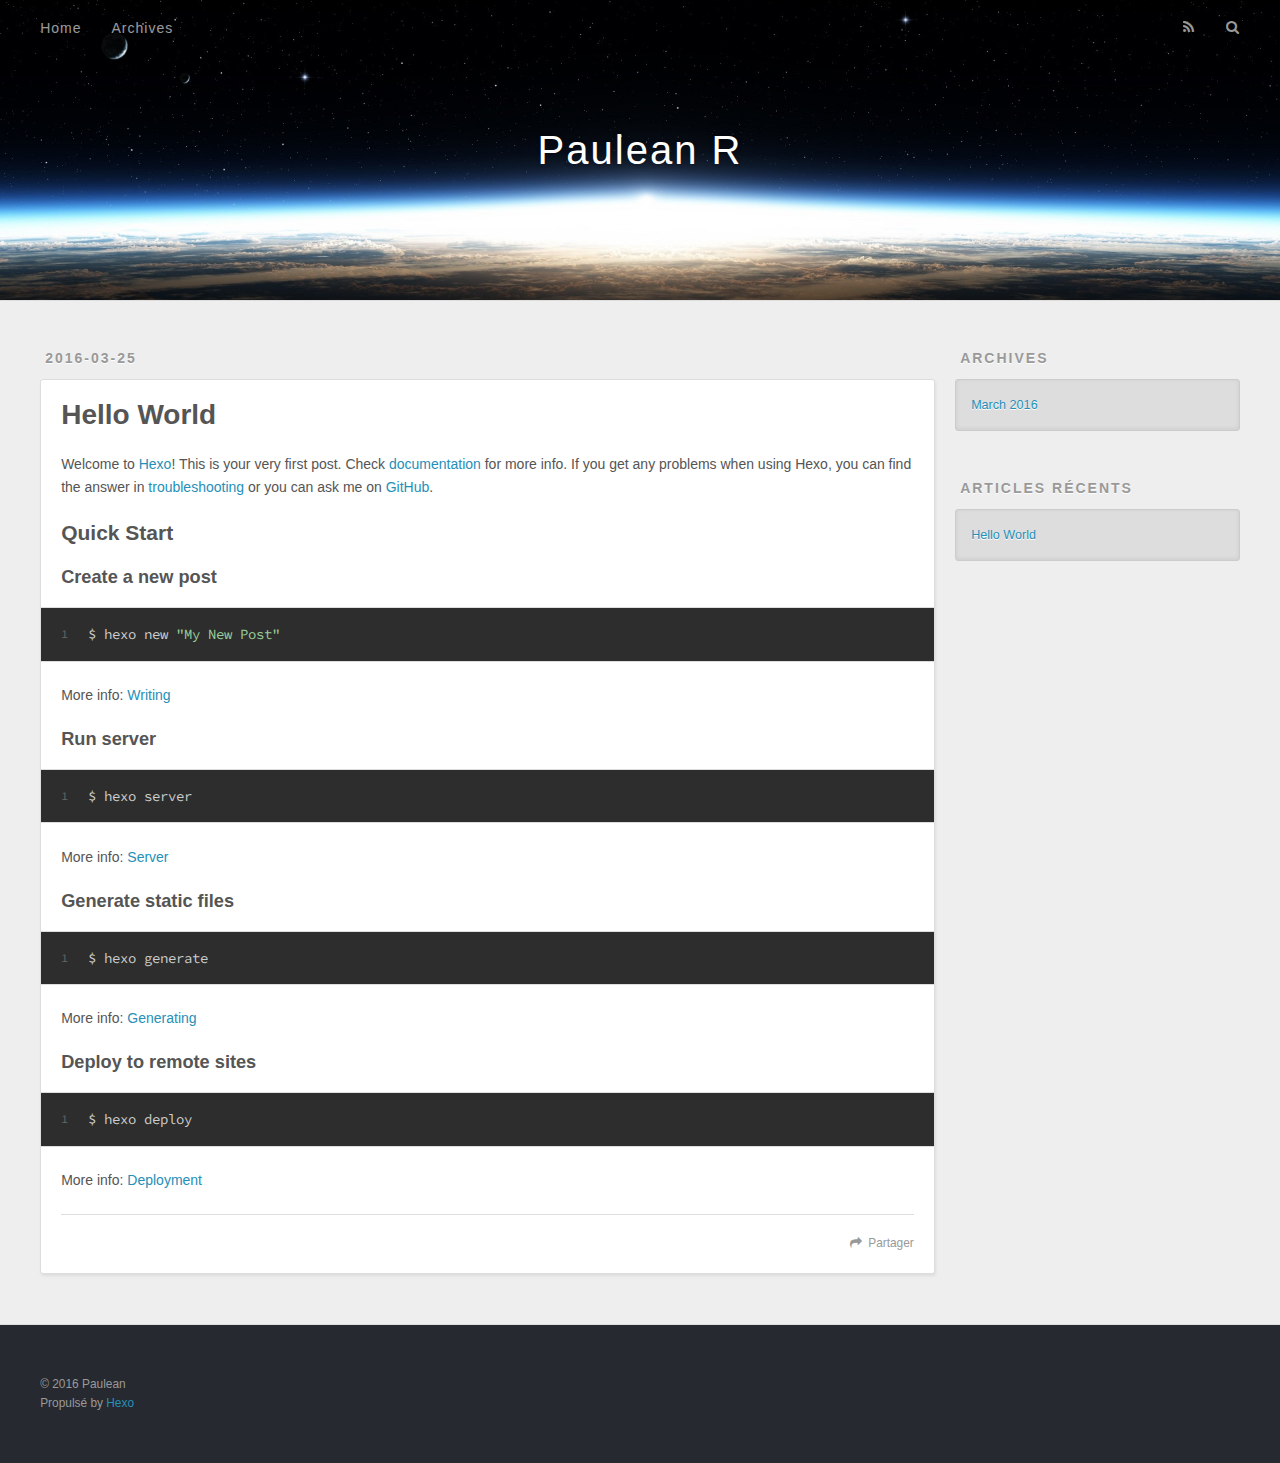
==== index.html @ 991f1851 "Site updated: 2016-03-25 18:43:54" ====
<!DOCTYPE html>
<html>
<head>
  <meta charset="utf-8">
  
  <title>Paulean R</title>
  <meta name="viewport" content="width=device-width, initial-scale=1, maximum-scale=1">
  <meta name="description">
<meta property="og:type" content="website">
<meta property="og:title" content="Paulean R">
<meta property="og:url" content="http://pauleanr.github.io/index.html">
<meta property="og:site_name" content="Paulean R">
<meta property="og:description">
<meta name="twitter:card" content="summary">
<meta name="twitter:title" content="Paulean R">
<meta name="twitter:description">
  
    <link rel="alternate" href="/atom.xml" title="Paulean R" type="application/atom+xml">
  
  
    <link rel="icon" href="/favicon.png">
  
  
    <link href="//fonts.googleapis.com/css?family=Source+Code+Pro" rel="stylesheet" type="text/css">
  
  <link rel="stylesheet" href="/css/style.css">
  

</head>

<body>
  <div id="container">
    <div id="wrap">
      <header id="header">
  <div id="banner"></div>
  <div id="header-outer" class="outer">
    <div id="header-title" class="inner">
      <h1 id="logo-wrap">
        <a href="/" id="logo">Paulean R</a>
      </h1>
      
    </div>
    <div id="header-inner" class="inner">
      <nav id="main-nav">
        <a id="main-nav-toggle" class="nav-icon"></a>
        
          <a class="main-nav-link" href="/">Home</a>
        
          <a class="main-nav-link" href="/archives">Archives</a>
        
      </nav>
      <nav id="sub-nav">
        
          <a id="nav-rss-link" class="nav-icon" href="/atom.xml" title="Flux RSS"></a>
        
        <a id="nav-search-btn" class="nav-icon" title="Rechercher"></a>
      </nav>
      <div id="search-form-wrap">
        <form action="//google.com/search" method="get" accept-charset="UTF-8" class="search-form"><input type="search" name="q" results="0" class="search-form-input" placeholder="Search"><button type="submit" class="search-form-submit">&#xF002;</button><input type="hidden" name="sitesearch" value="http://pauleanr.github.io"></form>
      </div>
    </div>
  </div>
</header>
      <div class="outer">
        <section id="main">
  
    <article id="post-hello-world" class="article article-type-post" itemscope itemprop="blogPost">
  <div class="article-meta">
    <a href="/2016/03/25/hello-world/" class="article-date">
  <time datetime="2016-03-25T10:26:44.000Z" itemprop="datePublished">2016-03-25</time>
</a>
    
  </div>
  <div class="article-inner">
    
    
      <header class="article-header">
        
  
    <h1 itemprop="name">
      <a class="article-title" href="/2016/03/25/hello-world/">Hello World</a>
    </h1>
  

      </header>
    
    <div class="article-entry" itemprop="articleBody">
      
        <p>Welcome to <a href="https://hexo.io/" target="_blank" rel="external">Hexo</a>! This is your very first post. Check <a href="https://hexo.io/docs/" target="_blank" rel="external">documentation</a> for more info. If you get any problems when using Hexo, you can find the answer in <a href="https://hexo.io/docs/troubleshooting.html" target="_blank" rel="external">troubleshooting</a> or you can ask me on <a href="https://github.com/hexojs/hexo/issues" target="_blank" rel="external">GitHub</a>.</p>
<h2 id="Quick-Start"><a href="#Quick-Start" class="headerlink" title="Quick Start"></a>Quick Start</h2><h3 id="Create-a-new-post"><a href="#Create-a-new-post" class="headerlink" title="Create a new post"></a>Create a new post</h3><figure class="highlight bash"><table><tr><td class="gutter"><pre><span class="line">1</span><br></pre></td><td class="code"><pre><span class="line">$ hexo new <span class="string">"My New Post"</span></span><br></pre></td></tr></table></figure>
<p>More info: <a href="https://hexo.io/docs/writing.html" target="_blank" rel="external">Writing</a></p>
<h3 id="Run-server"><a href="#Run-server" class="headerlink" title="Run server"></a>Run server</h3><figure class="highlight bash"><table><tr><td class="gutter"><pre><span class="line">1</span><br></pre></td><td class="code"><pre><span class="line">$ hexo server</span><br></pre></td></tr></table></figure>
<p>More info: <a href="https://hexo.io/docs/server.html" target="_blank" rel="external">Server</a></p>
<h3 id="Generate-static-files"><a href="#Generate-static-files" class="headerlink" title="Generate static files"></a>Generate static files</h3><figure class="highlight bash"><table><tr><td class="gutter"><pre><span class="line">1</span><br></pre></td><td class="code"><pre><span class="line">$ hexo generate</span><br></pre></td></tr></table></figure>
<p>More info: <a href="https://hexo.io/docs/generating.html" target="_blank" rel="external">Generating</a></p>
<h3 id="Deploy-to-remote-sites"><a href="#Deploy-to-remote-sites" class="headerlink" title="Deploy to remote sites"></a>Deploy to remote sites</h3><figure class="highlight bash"><table><tr><td class="gutter"><pre><span class="line">1</span><br></pre></td><td class="code"><pre><span class="line">$ hexo deploy</span><br></pre></td></tr></table></figure>
<p>More info: <a href="https://hexo.io/docs/deployment.html" target="_blank" rel="external">Deployment</a></p>

      
    </div>
    <footer class="article-footer">
      <a data-url="http://pauleanr.github.io/2016/03/25/hello-world/" data-id="cim7ktj7i0000uy1ql1nahzje" class="article-share-link">Partager</a>
      
      
    </footer>
  </div>
  
</article>


  

</section>
        
          <aside id="sidebar">
  
    

  
    

  
    
  
    
  <div class="widget-wrap">
    <h3 class="widget-title">Archives</h3>
    <div class="widget">
      <ul class="archive-list"><li class="archive-list-item"><a class="archive-list-link" href="/archives/2016/03/">March 2016</a></li></ul>
    </div>
  </div>


  
    
  <div class="widget-wrap">
    <h3 class="widget-title">Articles récents</h3>
    <div class="widget">
      <ul>
        
          <li>
            <a href="/2016/03/25/hello-world/">Hello World</a>
          </li>
        
      </ul>
    </div>
  </div>

  
</aside>
        
      </div>
      <footer id="footer">
  
  <div class="outer">
    <div id="footer-info" class="inner">
      &copy; 2016 Paulean<br>
      Propulsé by <a href="http://hexo.io/" target="_blank">Hexo</a>
    </div>
  </div>
</footer>
    </div>
    <nav id="mobile-nav">
  
    <a href="/" class="mobile-nav-link">Home</a>
  
    <a href="/archives" class="mobile-nav-link">Archives</a>
  
</nav>
    

<script src="//ajax.googleapis.com/ajax/libs/jquery/2.0.3/jquery.min.js"></script>


  <link rel="stylesheet" href="/fancybox/jquery.fancybox.css">
  <script src="/fancybox/jquery.fancybox.pack.js"></script>


<script src="/js/script.js"></script>

  </div>
</body>
</html>
---- css/style.css ----
body {
  width: 100%;
}
body:before,
body:after {
  content: "";
  display: table;
}
body:after {
  clear: both;
}
html,
body,
div,
span,
applet,
object,
iframe,
h1,
h2,
h3,
h4,
h5,
h6,
p,
blockquote,
pre,
a,
abbr,
acronym,
address,
big,
cite,
code,
del,
dfn,
em,
img,
ins,
kbd,
q,
s,
samp,
small,
strike,
strong,
sub,
sup,
tt,
var,
dl,
dt,
dd,
ol,
ul,
li,
fieldset,
form,
label,
legend,
table,
caption,
tbody,
tfoot,
thead,
tr,
th,
td {
  margin: 0;
  padding: 0;
  border: 0;
  outline: 0;
  font-weight: inherit;
  font-style: inherit;
  font-family: inherit;
  font-size: 100%;
  vertical-align: baseline;
}
body {
  line-height: 1;
  color: #000;
  background: #fff;
}
ol,
ul {
  list-style: none;
}
table {
  border-collapse: separate;
  border-spacing: 0;
  vertical-align: middle;
}
caption,
th,
td {
  text-align: left;
  font-weight: normal;
  vertical-align: middle;
}
a img {
  border: none;
}
input,
button {
  margin: 0;
  padding: 0;
}
input::-moz-focus-inner,
button::-moz-focus-inner {
  border: 0;
  padding: 0;
}
@font-face {
  font-family: FontAwesome;
  font-style: normal;
  font-weight: normal;
  src: url("fonts/fontawesome-webfont.eot?v=#4.0.3");
  src: url("fonts/fontawesome-webfont.eot?#iefix&v=#4.0.3") format("embedded-opentype"), url("fonts/fontawesome-webfont.woff?v=#4.0.3") format("woff"), url("fonts/fontawesome-webfont.ttf?v=#4.0.3") format("truetype"), url("fonts/fontawesome-webfont.svg#fontawesomeregular?v=#4.0.3") format("svg");
}
html,
body,
#container {
  height: 100%;
}
body {
  background: #eee;
  font: 14px "Helvetica Neue", Helvetica, Arial, sans-serif;
  -webkit-text-size-adjust: 100%;
}
.outer {
  max-width: 1220px;
  margin: 0 auto;
  padding: 0 20px;
}
.outer:before,
.outer:after {
  content: "";
  display: table;
}
.outer:after {
  clear: both;
}
.inner {
  display: inline;
  float: left;
  width: 98.33333333333333%;
  margin: 0 0.833333333333333%;
}
.left,
.alignleft {
  float: left;
}
.right,
.alignright {
  float: right;
}
.clear {
  clear: both;
}
#container {
  position: relative;
}
.mobile-nav-on {
  overflow: hidden;
}
#wrap {
  height: 100%;
  width: 100%;
  position: absolute;
  top: 0;
  left: 0;
  -webkit-transition: 0.2s ease-out;
  -moz-transition: 0.2s ease-out;
  -ms-transition: 0.2s ease-out;
  transition: 0.2s ease-out;
  z-index: 1;
  background: #eee;
}
.mobile-nav-on #wrap {
  left: 280px;
}
@media screen and (min-width: 768px) {
  #main {
    display: inline;
    float: left;
    width: 73.33333333333333%;
    margin: 0 0.833333333333333%;
  }
}
.article-date,
.article-category-link,
.archive-year,
.widget-title {
  text-decoration: none;
  text-transform: uppercase;
  letter-spacing: 2px;
  color: #999;
  margin-bottom: 1em;
  margin-left: 5px;
  line-height: 1em;
  text-shadow: 0 1px #fff;
  font-weight: bold;
}
.article-inner,
.archive-article-inner {
  background: #fff;
  -webkit-box-shadow: 1px 2px 3px #ddd;
  box-shadow: 1px 2px 3px #ddd;
  border: 1px solid #ddd;
  -webkit-border-radius: 3px;
  border-radius: 3px;
}
.article-entry h1,
.widget h1 {
  font-size: 2em;
}
.article-entry h2,
.widget h2 {
  font-size: 1.5em;
}
.article-entry h3,
.widget h3 {
  font-size: 1.3em;
}
.article-entry h4,
.widget h4 {
  font-size: 1.2em;
}
.article-entry h5,
.widget h5 {
  font-size: 1em;
}
.article-entry h6,
.widget h6 {
  font-size: 1em;
  color: #999;
}
.article-entry hr,
.widget hr {
  border: 1px dashed #ddd;
}
.article-entry strong,
.widget strong {
  font-weight: bold;
}
.article-entry em,
.widget em,
.article-entry cite,
.widget cite {
  font-style: italic;
}
.article-entry sup,
.widget sup,
.article-entry sub,
.widget sub {
  font-size: 0.75em;
  line-height: 0;
  position: relative;
  vertical-align: baseline;
}
.article-entry sup,
.widget sup {
  top: -0.5em;
}
.article-entry sub,
.widget sub {
  bottom: -0.2em;
}
.article-entry small,
.widget small {
  font-size: 0.85em;
}
.article-entry acronym,
.widget acronym,
.article-entry abbr,
.widget abbr {
  border-bottom: 1px dotted;
}
.article-entry ul,
.widget ul,
.article-entry ol,
.widget ol,
.article-entry dl,
.widget dl {
  margin: 0 20px;
  line-height: 1.6em;
}
.article-entry ul ul,
.widget ul ul,
.article-entry ol ul,
.widget ol ul,
.article-entry ul ol,
.widget ul ol,
.article-entry ol ol,
.widget ol ol {
  margin-top: 0;
  margin-bottom: 0;
}
.article-entry ul,
.widget ul {
  list-style: disc;
}
.article-entry ol,
.widget ol {
  list-style: decimal;
}
.article-entry dt,
.widget dt {
  font-weight: bold;
}
#header {
  height: 300px;
  position: relative;
  border-bottom: 1px solid #ddd;
}
#header:before,
#header:after {
  content: "";
  position: absolute;
  left: 0;
  right: 0;
  height: 40px;
}
#header:before {
  top: 0;
  background: -webkit-linear-gradient(rgba(0,0,0,0.2), transparent);
  background: -moz-linear-gradient(rgba(0,0,0,0.2), transparent);
  background: -ms-linear-gradient(rgba(0,0,0,0.2), transparent);
  background: linear-gradient(rgba(0,0,0,0.2), transparent);
}
#header:after {
  bottom: 0;
  background: -webkit-linear-gradient(transparent, rgba(0,0,0,0.2));
  background: -moz-linear-gradient(transparent, rgba(0,0,0,0.2));
  background: -ms-linear-gradient(transparent, rgba(0,0,0,0.2));
  background: linear-gradient(transparent, rgba(0,0,0,0.2));
}
#header-outer {
  height: 100%;
  position: relative;
}
#header-inner {
  position: relative;
  overflow: hidden;
}
#banner {
  position: absolute;
  top: 0;
  left: 0;
  width: 100%;
  height: 100%;
  background: url("images/banner.jpg") center #000;
  -webkit-background-size: cover;
  -moz-background-size: cover;
  background-size: cover;
  z-index: -1;
}
#header-title {
  text-align: center;
  height: 40px;
  position: absolute;
  top: 50%;
  left: 0;
  margin-top: -20px;
}
#logo,
#subtitle {
  text-decoration: none;
  color: #fff;
  font-weight: 300;
  text-shadow: 0 1px 4px rgba(0,0,0,0.3);
}
#logo {
  font-size: 40px;
  line-height: 40px;
  letter-spacing: 2px;
}
#subtitle {
  font-size: 16px;
  line-height: 16px;
  letter-spacing: 1px;
}
#subtitle-wrap {
  margin-top: 16px;
}
#main-nav {
  float: left;
  margin-left: -15px;
}
.nav-icon,
.main-nav-link {
  float: left;
  color: #fff;
  opacity: 0.6;
  text-decoration: none;
  text-shadow: 0 1px rgba(0,0,0,0.2);
  -webkit-transition: opacity 0.2s;
  -moz-transition: opacity 0.2s;
  -ms-transition: opacity 0.2s;
  transition: opacity 0.2s;
  display: block;
  padding: 20px 15px;
}
.nav-icon:hover,
.main-nav-link:hover {
  opacity: 1;
}
.nav-icon {
  font-family: FontAwesome;
  text-align: center;
  font-size: 14px;
  width: 14px;
  height: 14px;
  padding: 20px 15px;
  position: relative;
  cursor: pointer;
}
.main-nav-link {
  font-weight: 300;
  letter-spacing: 1px;
}
@media screen and (max-width: 479px) {
  .main-nav-link {
    display: none;
  }
}
#main-nav-toggle {
  display: none;
}
#main-nav-toggle:before {
  content: "\f0c9";
}
@media screen and (max-width: 479px) {
  #main-nav-toggle {
    display: block;
  }
}
#sub-nav {
  float: right;
  margin-right: -15px;
}
#nav-rss-link:before {
  content: "\f09e";
}
#nav-search-btn:before {
  content: "\f002";
}
#search-form-wrap {
  position: absolute;
  top: 15px;
  width: 150px;
  height: 30px;
  right: -150px;
  opacity: 0;
  -webkit-transition: 0.2s ease-out;
  -moz-transition: 0.2s ease-out;
  -ms-transition: 0.2s ease-out;
  transition: 0.2s ease-out;
}
#search-form-wrap.on {
  opacity: 1;
  right: 0;
}
@media screen and (max-width: 479px) {
  #search-form-wrap {
    width: 100%;
    right: -100%;
  }
}
.search-form {
  position: absolute;
  top: 0;
  left: 0;
  right: 0;
  background: #fff;
  padding: 5px 15px;
  -webkit-border-radius: 15px;
  border-radius: 15px;
  -webkit-box-shadow: 0 0 10px rgba(0,0,0,0.3);
  box-shadow: 0 0 10px rgba(0,0,0,0.3);
}
.search-form-input {
  border: none;
  background: none;
  color: #555;
  width: 100%;
  font: 13px "Helvetica Neue", Helvetica, Arial, sans-serif;
  outline: none;
}
.search-form-input::-webkit-search-results-decoration,
.search-form-input::-webkit-search-cancel-button {
  -webkit-appearance: none;
}
.search-form-submit {
  position: absolute;
  top: 50%;
  right: 10px;
  margin-top: -7px;
  font: 13px FontAwesome;
  border: none;
  background: none;
  color: #bbb;
  cursor: pointer;
}
.search-form-submit:hover,
.search-form-submit:focus {
  color: #777;
}
.article {
  margin: 50px 0;
}
.article-inner {
  overflow: hidden;
}
.article-meta:before,
.article-meta:after {
  content: "";
  display: table;
}
.article-meta:after {
  clear: both;
}
.article-date {
  float: left;
}
.article-category {
  float: left;
  line-height: 1em;
  color: #ccc;
  text-shadow: 0 1px #fff;
  margin-left: 8px;
}
.article-category:before {
  content: "\2022";
}
.article-category-link {
  margin: 0 12px 1em;
}
.article-header {
  padding: 20px 20px 0;
}
.article-title {
  text-decoration: none;
  font-size: 2em;
  font-weight: bold;
  color: #555;
  line-height: 1.1em;
  -webkit-transition: color 0.2s;
  -moz-transition: color 0.2s;
  -ms-transition: color 0.2s;
  transition: color 0.2s;
}
a.article-title:hover {
  color: #258fb8;
}
.article-entry {
  color: #555;
  padding: 0 20px;
}
.article-entry:before,
.article-entry:after {
  content: "";
  display: table;
}
.article-entry:after {
  clear: both;
}
.article-entry p,
.article-entry table {
  line-height: 1.6em;
  margin: 1.6em 0;
}
.article-entry h1,
.article-entry h2,
.article-entry h3,
.article-entry h4,
.article-entry h5,
.article-entry h6 {
  font-weight: bold;
}
.article-entry h1,
.article-entry h2,
.article-entry h3,
.article-entry h4,
.article-entry h5,
.article-entry h6 {
  line-height: 1.1em;
  margin: 1.1em 0;
}
.article-entry a {
  color: #258fb8;
  text-decoration: none;
}
.article-entry a:hover {
  text-decoration: underline;
}
.article-entry ul,
.article-entry ol,
.article-entry dl {
  margin-top: 1.6em;
  margin-bottom: 1.6em;
}
.article-entry img,
.article-entry video {
  max-width: 100%;
  height: auto;
  display: block;
  margin: auto;
}
.article-entry iframe {
  border: none;
}
.article-entry table {
  width: 100%;
  border-collapse: collapse;
  border-spacing: 0;
}
.article-entry th {
  font-weight: bold;
  border-bottom: 3px solid #ddd;
  padding-bottom: 0.5em;
}
.article-entry td {
  border-bottom: 1px solid #ddd;
  padding: 10px 0;
}
.article-entry blockquote {
  font-family: Georgia, "Times New Roman", serif;
  font-size: 1.4em;
  margin: 1.6em 20px;
  text-align: center;
}
.article-entry blockquote footer {
  font-size: 14px;
  margin: 1.6em 0;
  font-family: "Helvetica Neue", Helvetica, Arial, sans-serif;
}
.article-entry blockquote footer cite:before {
  content: "—";
  padding: 0 0.5em;
}
.article-entry .pullquote {
  text-align: left;
  width: 45%;
  margin: 0;
}
.article-entry .pullquote.left {
  margin-left: 0.5em;
  margin-right: 1em;
}
.article-entry .pullquote.right {
  margin-right: 0.5em;
  margin-left: 1em;
}
.article-entry .caption {
  color: #999;
  display: block;
  font-size: 0.9em;
  margin-top: 0.5em;
  position: relative;
  text-align: center;
}
.article-entry .video-container {
  position: relative;
  padding-top: 56.25%;
  height: 0;
  overflow: hidden;
}
.article-entry .video-container iframe,
.article-entry .video-container object,
.article-entry .video-container embed {
  position: absolute;
  top: 0;
  left: 0;
  width: 100%;
  height: 100%;
  margin-top: 0;
}
.article-more-link a {
  display: inline-block;
  line-height: 1em;
  padding: 6px 15px;
  -webkit-border-radius: 15px;
  border-radius: 15px;
  background: #eee;
  color: #999;
  text-shadow: 0 1px #fff;
  text-decoration: none;
}
.article-more-link a:hover {
  background: #258fb8;
  color: #fff;
  text-decoration: none;
  text-shadow: 0 1px #1e7293;
}
.article-footer {
  font-size: 0.85em;
  line-height: 1.6em;
  border-top: 1px solid #ddd;
  padding-top: 1.6em;
  margin: 0 20px 20px;
}
.article-footer:before,
.article-footer:after {
  content: "";
  display: table;
}
.article-footer:after {
  clear: both;
}
.article-footer a {
  color: #999;
  text-decoration: none;
}
.article-footer a:hover {
  color: #555;
}
.article-tag-list-item {
  float: left;
  margin-right: 10px;
}
.article-tag-list-link:before {
  content: "#";
}
.article-comment-link {
  float: right;
}
.article-comment-link:before {
  content: "\f075";
  font-family: FontAwesome;
  padding-right: 8px;
}
.article-share-link {
  cursor: pointer;
  float: right;
  margin-left: 20px;
}
.article-share-link:before {
  content: "\f064";
  font-family: FontAwesome;
  padding-right: 6px;
}
#article-nav {
  position: relative;
}
#article-nav:before,
#article-nav:after {
  content: "";
  display: table;
}
#article-nav:after {
  clear: both;
}
@media screen and (min-width: 768px) {
  #article-nav {
    margin: 50px 0;
  }
  #article-nav:before {
    width: 8px;
    height: 8px;
    position: absolute;
    top: 50%;
    left: 50%;
    margin-top: -4px;
    margin-left: -4px;
    content: "";
    -webkit-border-radius: 50%;
    border-radius: 50%;
    background: #ddd;
    -webkit-box-shadow: 0 1px 2px #fff;
    box-shadow: 0 1px 2px #fff;
  }
}
.article-nav-link-wrap {
  text-decoration: none;
  text-shadow: 0 1px #fff;
  color: #999;
  -webkit-box-sizing: border-box;
  -moz-box-sizing: border-box;
  box-sizing: border-box;
  margin-top: 50px;
  text-align: center;
  display: block;
}
.article-nav-link-wrap:hover {
  color: #555;
}
@media screen and (min-width: 768px) {
  .article-nav-link-wrap {
    width: 50%;
    margin-top: 0;
  }
}
@media screen and (min-width: 768px) {
  #article-nav-newer {
    float: left;
    text-align: right;
    padding-right: 20px;
  }
}
@media screen and (min-width: 768px) {
  #article-nav-older {
    float: right;
    text-align: left;
    padding-left: 20px;
  }
}
.article-nav-caption {
  text-transform: uppercase;
  letter-spacing: 2px;
  color: #ddd;
  line-height: 1em;
  font-weight: bold;
}
#article-nav-newer .article-nav-caption {
  margin-right: -2px;
}
.article-nav-title {
  font-size: 0.85em;
  line-height: 1.6em;
  margin-top: 0.5em;
}
.article-share-box {
  position: absolute;
  display: none;
  background: #fff;
  -webkit-box-shadow: 1px 2px 10px rgba(0,0,0,0.2);
  box-shadow: 1px 2px 10px rgba(0,0,0,0.2);
  -webkit-border-radius: 3px;
  border-radius: 3px;
  margin-left: -145px;
  overflow: hidden;
  z-index: 1;
}
.article-share-box.on {
  display: block;
}
.article-share-input {
  width: 100%;
  background: none;
  -webkit-box-sizing: border-box;
  -moz-box-sizing: border-box;
  box-sizing: border-box;
  font: 14px "Helvetica Neue", Helvetica, Arial, sans-serif;
  padding: 0 15px;
  color: #555;
  outline: none;
  border: 1px solid #ddd;
  -webkit-border-radius: 3px 3px 0 0;
  border-radius: 3px 3px 0 0;
  height: 36px;
  line-height: 36px;
}
.article-share-links {
  background: #eee;
}
.article-share-links:before,
.article-share-links:after {
  content: "";
  display: table;
}
.article-share-links:after {
  clear: both;
}
.article-share-twitter,
.article-share-facebook,
.article-share-pinterest,
.article-share-google {
  width: 50px;
  height: 36px;
  display: block;
  float: left;
  position: relative;
  color: #999;
  text-shadow: 0 1px #fff;
}
.article-share-twitter:before,
.article-share-facebook:before,
.article-share-pinterest:before,
.article-share-google:before {
  font-size: 20px;
  font-family: FontAwesome;
  width: 20px;
  height: 20px;
  position: absolute;
  top: 50%;
  left: 50%;
  margin-top: -10px;
  margin-left: -10px;
  text-align: center;
}
.article-share-twitter:hover,
.article-share-facebook:hover,
.article-share-pinterest:hover,
.article-share-google:hover {
  color: #fff;
}
.article-share-twitter:before {
  content: "\f099";
}
.article-share-twitter:hover {
  background: #00aced;
  text-shadow: 0 1px #008abe;
}
.article-share-facebook:before {
  content: "\f09a";
}
.article-share-facebook:hover {
  background: #3b5998;
  text-shadow: 0 1px #2f477a;
}
.article-share-pinterest:before {
  content: "\f0d2";
}
.article-share-pinterest:hover {
  background: #cb2027;
  text-shadow: 0 1px #a21a1f;
}
.article-share-google:before {
  content: "\f0d5";
}
.article-share-google:hover {
  background: #dd4b39;
  text-shadow: 0 1px #be3221;
}
.article-gallery {
  background: #000;
  position: relative;
}
.article-gallery-photos {
  position: relative;
  overflow: hidden;
}
.article-gallery-img {
  display: none;
  max-width: 100%;
}
.article-gallery-img:first-child {
  display: block;
}
.article-gallery-img.loaded {
  position: absolute;
  display: block;
}
.article-gallery-img img {
  display: block;
  max-width: 100%;
  margin: 0 auto;
}
#comments {
  background: #fff;
  -webkit-box-shadow: 1px 2px 3px #ddd;
  box-shadow: 1px 2px 3px #ddd;
  padding: 20px;
  border: 1px solid #ddd;
  -webkit-border-radius: 3px;
  border-radius: 3px;
  margin: 50px 0;
}
#comments a {
  color: #258fb8;
}
.archives-wrap {
  margin: 50px 0;
}
.archives:before,
.archives:after {
  content: "";
  display: table;
}
.archives:after {
  clear: both;
}
.archive-year-wrap {
  margin-bottom: 1em;
}
.archives {
  -webkit-column-gap: 10px;
  -moz-column-gap: 10px;
  column-gap: 10px;
}
@media screen and (min-width: 480px) and (max-width: 767px) {
  .archives {
    -webkit-column-count: 2;
    -moz-column-count: 2;
    column-count: 2;
  }
}
@media screen and (min-width: 768px) {
  .archives {
    -webkit-column-count: 3;
    -moz-column-count: 3;
    column-count: 3;
  }
}
.archive-article {
  -webkit-column-break-inside: avoid;
  page-break-inside: avoid;
  overflow: hidden;
  break-inside: avoid-column;
}
.archive-article-inner {
  padding: 10px;
  margin-bottom: 15px;
}
.archive-article-title {
  text-decoration: none;
  font-weight: bold;
  color: #555;
  -webkit-transition: color 0.2s;
  -moz-transition: color 0.2s;
  -ms-transition: color 0.2s;
  transition: color 0.2s;
  line-height: 1.6em;
}
.archive-article-title:hover {
  color: #258fb8;
}
.archive-article-footer {
  margin-top: 1em;
}
.archive-article-date {
  color: #999;
  text-decoration: none;
  font-size: 0.85em;
  line-height: 1em;
  margin-bottom: 0.5em;
  display: block;
}
#page-nav {
  margin: 50px auto;
  background: #fff;
  -webkit-box-shadow: 1px 2px 3px #ddd;
  box-shadow: 1px 2px 3px #ddd;
  border: 1px solid #ddd;
  -webkit-border-radius: 3px;
  border-radius: 3px;
  text-align: center;
  color: #999;
  overflow: hidden;
}
#page-nav:before,
#page-nav:after {
  content: "";
  display: table;
}
#page-nav:after {
  clear: both;
}
#page-nav a,
#page-nav span {
  padding: 10px 20px;
  line-height: 1;
  height: 2ex;
}
#page-nav a {
  color: #999;
  text-decoration: none;
}
#page-nav a:hover {
  background: #999;
  color: #fff;
}
#page-nav .prev {
  float: left;
}
#page-nav .next {
  float: right;
}
#page-nav .page-number {
  display: inline-block;
}
@media screen and (max-width: 479px) {
  #page-nav .page-number {
    display: none;
  }
}
#page-nav .current {
  color: #555;
  font-weight: bold;
}
#page-nav .space {
  color: #ddd;
}
#footer {
  background: #262a30;
  padding: 50px 0;
  border-top: 1px solid #ddd;
  color: #999;
}
#footer a {
  color: #258fb8;
  text-decoration: none;
}
#footer a:hover {
  text-decoration: underline;
}
#footer-info {
  line-height: 1.6em;
  font-size: 0.85em;
}
.article-entry pre,
.article-entry .highlight {
  background: #2d2d2d;
  margin: 0 -20px;
  padding: 15px 20px;
  border-style: solid;
  border-color: #ddd;
  border-width: 1px 0;
  overflow: auto;
  color: #ccc;
  line-height: 22.400000000000002px;
}
.article-entry .highlight .gutter pre,
.article-entry .gist .gist-file .gist-data .line-numbers {
  color: #666;
  font-size: 0.85em;
}
.article-entry pre,
.article-entry code {
  font-family: "Source Code Pro", Consolas, Monaco, Menlo, Consolas, monospace;
}
.article-entry code {
  background: #eee;
  text-shadow: 0 1px #fff;
  padding: 0 0.3em;
}
.article-entry pre code {
  background: none;
  text-shadow: none;
  padding: 0;
}
.article-entry .highlight pre {
  border: none;
  margin: 0;
  padding: 0;
}
.article-entry .highlight table {
  margin: 0;
  width: auto;
}
.article-entry .highlight td {
  border: none;
  padding: 0;
}
.article-entry .highlight figcaption {
  font-size: 0.85em;
  color: #999;
  line-height: 1em;
  margin-bottom: 1em;
}
.article-entry .highlight figcaption:before,
.article-entry .highlight figcaption:after {
  content: "";
  display: table;
}
.article-entry .highlight figcaption:after {
  clear: both;
}
.article-entry .highlight figcaption a {
  float: right;
}
.article-entry .highlight .gutter pre {
  text-align: right;
  padding-right: 20px;
}
.article-entry .highlight .line {
  height: 22.400000000000002px;
}
.article-entry .highlight .line.marked {
  background: #515151;
}
.article-entry .gist {
  margin: 0 -20px;
  border-style: solid;
  border-color: #ddd;
  border-width: 1px 0;
  background: #2d2d2d;
  padding: 15px 20px 15px 0;
}
.article-entry .gist .gist-file {
  border: none;
  font-family: "Source Code Pro", Consolas, Monaco, Menlo, Consolas, monospace;
  margin: 0;
}
.article-entry .gist .gist-file .gist-data {
  background: none;
  border: none;
}
.article-entry .gist .gist-file .gist-data .line-numbers {
  background: none;
  border: none;
  padding: 0 20px 0 0;
}
.article-entry .gist .gist-file .gist-data .line-data {
  padding: 0 !important;
}
.article-entry .gist .gist-file .highlight {
  margin: 0;
  padding: 0;
  border: none;
}
.article-entry .gist .gist-file .gist-meta {
  background: #2d2d2d;
  color: #999;
  font: 0.85em "Helvetica Neue", Helvetica, Arial, sans-serif;
  text-shadow: 0 0;
  padding: 0;
  margin-top: 1em;
  margin-left: 20px;
}
.article-entry .gist .gist-file .gist-meta a {
  color: #258fb8;
  font-weight: normal;
}
.article-entry .gist .gist-file .gist-meta a:hover {
  text-decoration: underline;
}
pre .comment,
pre .title {
  color: #999;
}
pre .variable,
pre .attribute,
pre .tag,
pre .regexp,
pre .ruby .constant,
pre .xml .tag .title,
pre .xml .pi,
pre .xml .doctype,
pre .html .doctype,
pre .css .id,
pre .css .class,
pre .css .pseudo {
  color: #f2777a;
}
pre .number,
pre .preprocessor,
pre .built_in,
pre .literal,
pre .params,
pre .constant {
  color: #f99157;
}
pre .class,
pre .ruby .class .title,
pre .css .rules .attribute {
  color: #9c9;
}
pre .string,
pre .value,
pre .inheritance,
pre .header,
pre .ruby .symbol,
pre .xml .cdata {
  color: #9c9;
}
pre .css .hexcolor {
  color: #6cc;
}
pre .function,
pre .python .decorator,
pre .python .title,
pre .ruby .function .title,
pre .ruby .title .keyword,
pre .perl .sub,
pre .javascript .title,
pre .coffeescript .title {
  color: #69c;
}
pre .keyword,
pre .javascript .function {
  color: #c9c;
}
@media screen and (max-width: 479px) {
  #mobile-nav {
    position: absolute;
    top: 0;
    left: 0;
    width: 280px;
    height: 100%;
    background: #191919;
    border-right: 1px solid #fff;
  }
}
@media screen and (max-width: 479px) {
  .mobile-nav-link {
    display: block;
    color: #999;
    text-decoration: none;
    padding: 15px 20px;
    font-weight: bold;
  }
  .mobile-nav-link:hover {
    color: #fff;
  }
}
@media screen and (min-width: 768px) {
  #sidebar {
    display: inline;
    float: left;
    width: 23.333333333333332%;
    margin: 0 0.833333333333333%;
  }
}
.widget-wrap {
  margin: 50px 0;
}
.widget {
  color: #777;
  text-shadow: 0 1px #fff;
  background: #ddd;
  -webkit-box-shadow: 0 -1px 4px #ccc inset;
  box-shadow: 0 -1px 4px #ccc inset;
  border: 1px solid #ccc;
  padding: 15px;
  -webkit-border-radius: 3px;
  border-radius: 3px;
}
.widget a {
  color: #258fb8;
  text-decoration: none;
}
.widget a:hover {
  text-decoration: underline;
}
.widget ul ul,
.widget ol ul,
.widget dl ul,
.widget ul ol,
.widget ol ol,
.widget dl ol,
.widget ul dl,
.widget ol dl,
.widget dl dl {
  margin-left: 15px;
  list-style: disc;
}
.widget {
  line-height: 1.6em;
  word-wrap: break-word;
  font-size: 0.9em;
}
.widget ul,
.widget ol {
  list-style: none;
  margin: 0;
}
.widget ul ul,
.widget ol ul,
.widget ul ol,
.widget ol ol {
  margin: 0 20px;
}
.widget ul ul,
.widget ol ul {
  list-style: disc;
}
.widget ul ol,
.widget ol ol {
  list-style: decimal;
}
.category-list-count,
.tag-list-count,
.archive-list-count {
  padding-left: 5px;
  color: #999;
  font-size: 0.85em;
}
.category-list-count:before,
.tag-list-count:before,
.archive-list-count:before {
  content: "(";
}
.category-list-count:after,
.tag-list-count:after,
.archive-list-count:after {
  content: ")";
}
.tagcloud a {
  margin-right: 5px;
  display: inline-block;
}
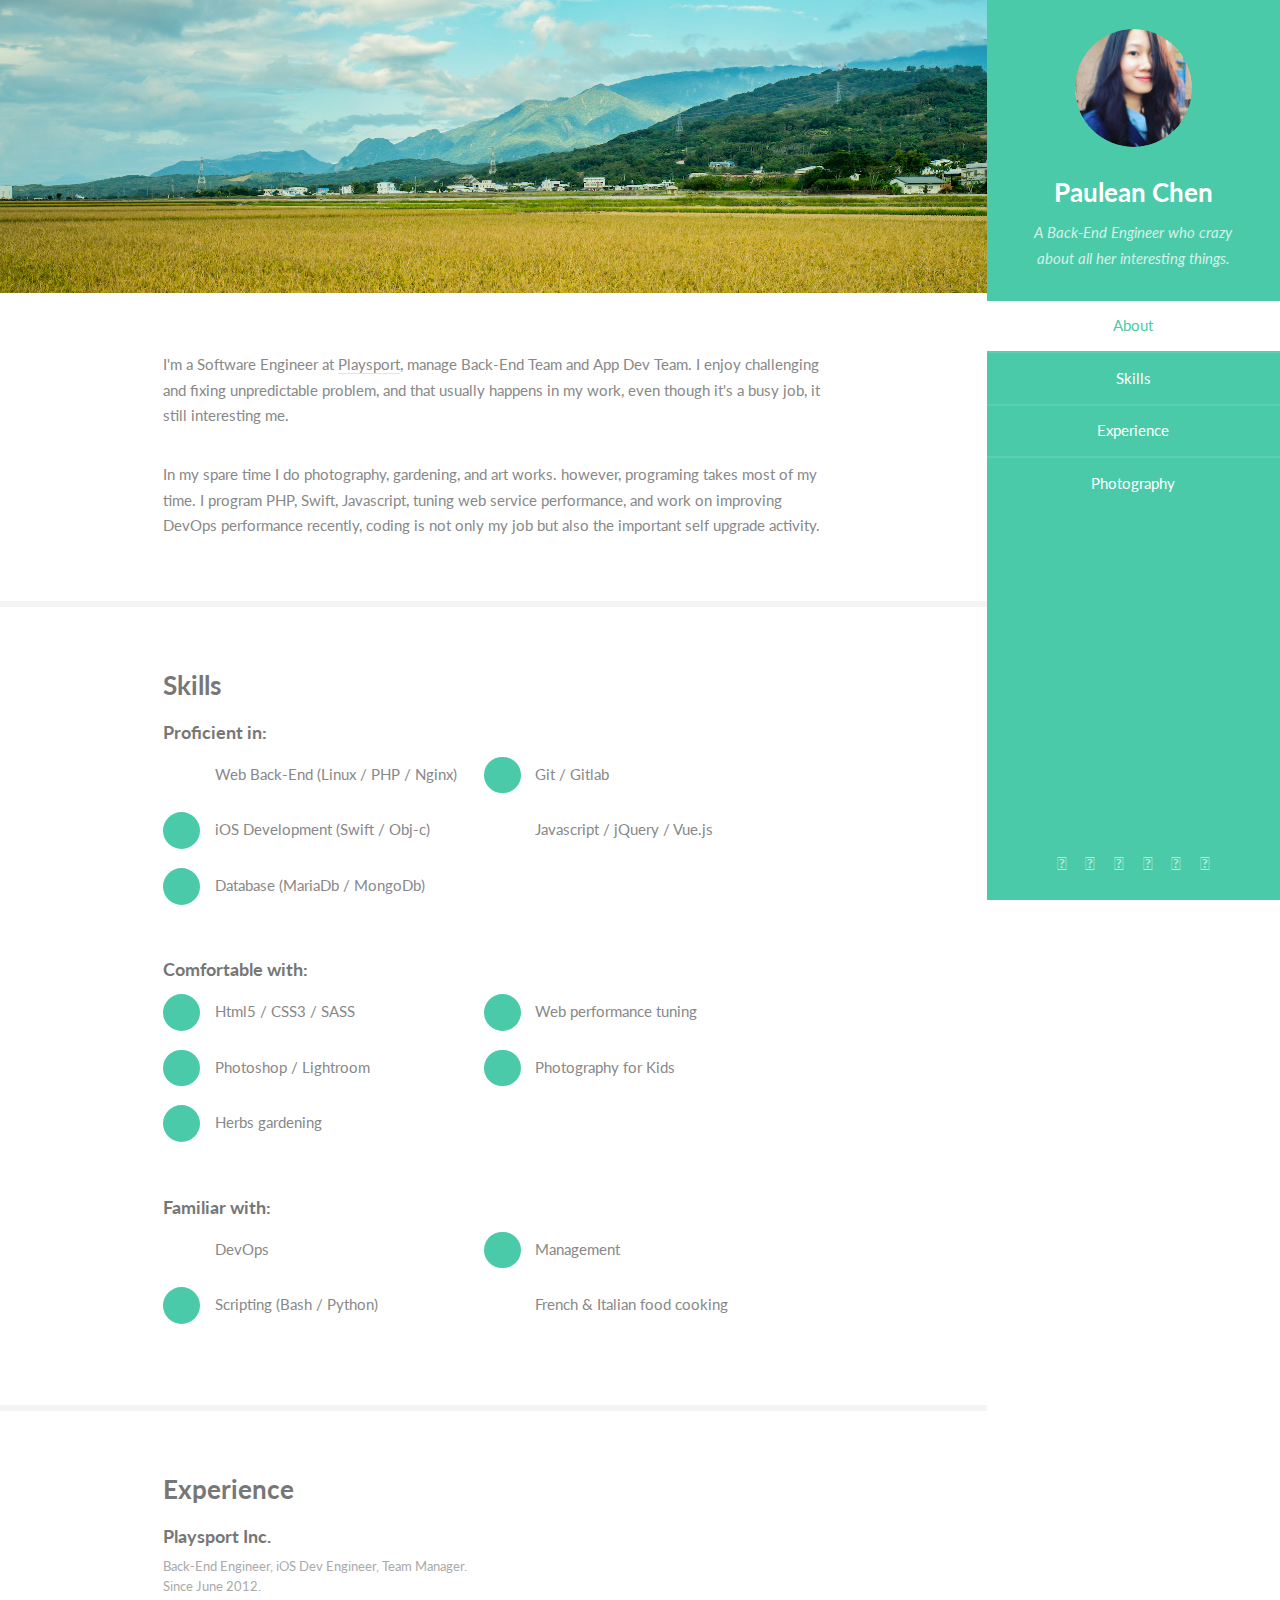
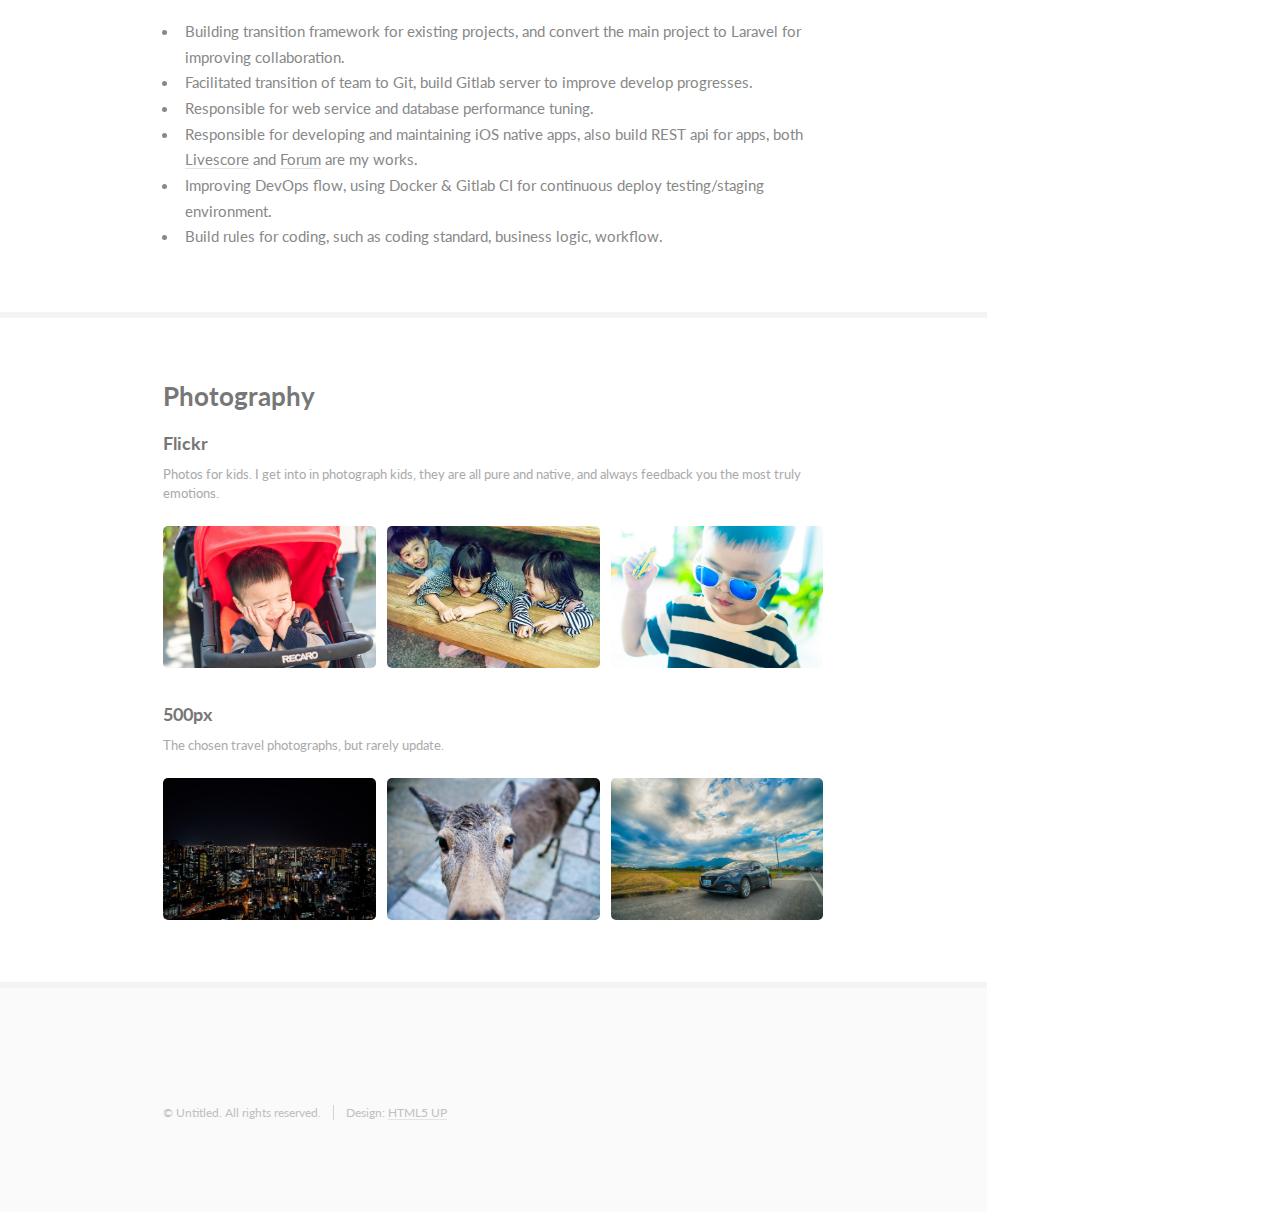
==== commit a0dbdb79: "[FEATURE] profile init" ====
--- a/index.html
+++ b/index.html
@@ -1,183 +1,164 @@
-<!DOCTYPE html>
-<html>
-<head>
-  <meta charset="utf-8">
-  
-  <title>Paulean R</title>
-  <meta name="viewport" content="width=device-width, initial-scale=1, maximum-scale=1">
-  <meta name="description">
-<meta property="og:type" content="website">
-<meta property="og:title" content="Paulean R">
-<meta property="og:url" content="http://pauleanr.github.io/index.html">
-<meta property="og:site_name" content="Paulean R">
-<meta property="og:description">
-<meta name="twitter:card" content="summary">
-<meta name="twitter:title" content="Paulean R">
-<meta name="twitter:description">
-  
-    <link rel="alternate" href="/atom.xml" title="Paulean R" type="application/atom+xml">
-  
-  
-    <link rel="icon" href="/favicon.png">
-  
-  
-    <link href="//fonts.googleapis.com/css?family=Source+Code+Pro" rel="stylesheet" type="text/css">
-  
-  <link rel="stylesheet" href="/css/style.css">
-  
-
-</head>
-
-<body>
-  <div id="container">
-    <div id="wrap">
-      <header id="header">
-  <div id="banner"></div>
-  <div id="header-outer" class="outer">
-    <div id="header-title" class="inner">
-      <h1 id="logo-wrap">
-        <a href="/" id="logo">Paulean R</a>
-      </h1>
-      
-    </div>
-    <div id="header-inner" class="inner">
-      <nav id="main-nav">
-        <a id="main-nav-toggle" class="nav-icon"></a>
-        
-          <a class="main-nav-link" href="/">Home</a>
-        
-          <a class="main-nav-link" href="/archives">Archives</a>
-        
-      </nav>
-      <nav id="sub-nav">
-        
-          <a id="nav-rss-link" class="nav-icon" href="/atom.xml" title="Flux RSS"></a>
-        
-        <a id="nav-search-btn" class="nav-icon" title="Rechercher"></a>
-      </nav>
-      <div id="search-form-wrap">
-        <form action="//google.com/search" method="get" accept-charset="UTF-8" class="search-form"><input type="search" name="q" results="0" class="search-form-input" placeholder="Search"><button type="submit" class="search-form-submit">&#xF002;</button><input type="hidden" name="sitesearch" value="http://pauleanr.github.io"></form>
-      </div>
-    </div>
-  </div>
-</header>
-      <div class="outer">
-        <section id="main">
-  
-    <article id="post-hello-world" class="article article-type-post" itemscope itemprop="blogPost">
-  <div class="article-meta">
-    <a href="/2016/03/25/hello-world/" class="article-date">
-  <time datetime="2016-03-25T10:26:44.000Z" itemprop="datePublished">2016-03-25</time>
-</a>
-    
-  </div>
-  <div class="article-inner">
-    
-    
-      <header class="article-header">
-        
-  
-    <h1 itemprop="name">
-      <a class="article-title" href="/2016/03/25/hello-world/">Hello World</a>
-    </h1>
-  
-
-      </header>
-    
-    <div class="article-entry" itemprop="articleBody">
-      
-        <p>Welcome to <a href="https://hexo.io/" target="_blank" rel="external">Hexo</a>! This is your very first post. Check <a href="https://hexo.io/docs/" target="_blank" rel="external">documentation</a> for more info. If you get any problems when using Hexo, you can find the answer in <a href="https://hexo.io/docs/troubleshooting.html" target="_blank" rel="external">troubleshooting</a> or you can ask me on <a href="https://github.com/hexojs/hexo/issues" target="_blank" rel="external">GitHub</a>.</p>
-<h2 id="Quick-Start"><a href="#Quick-Start" class="headerlink" title="Quick Start"></a>Quick Start</h2><h3 id="Create-a-new-post"><a href="#Create-a-new-post" class="headerlink" title="Create a new post"></a>Create a new post</h3><figure class="highlight bash"><table><tr><td class="gutter"><pre><span class="line">1</span><br></pre></td><td class="code"><pre><span class="line">$ hexo new <span class="string">"My New Post"</span></span><br></pre></td></tr></table></figure>
-<p>More info: <a href="https://hexo.io/docs/writing.html" target="_blank" rel="external">Writing</a></p>
-<h3 id="Run-server"><a href="#Run-server" class="headerlink" title="Run server"></a>Run server</h3><figure class="highlight bash"><table><tr><td class="gutter"><pre><span class="line">1</span><br></pre></td><td class="code"><pre><span class="line">$ hexo server</span><br></pre></td></tr></table></figure>
-<p>More info: <a href="https://hexo.io/docs/server.html" target="_blank" rel="external">Server</a></p>
-<h3 id="Generate-static-files"><a href="#Generate-static-files" class="headerlink" title="Generate static files"></a>Generate static files</h3><figure class="highlight bash"><table><tr><td class="gutter"><pre><span class="line">1</span><br></pre></td><td class="code"><pre><span class="line">$ hexo generate</span><br></pre></td></tr></table></figure>
-<p>More info: <a href="https://hexo.io/docs/generating.html" target="_blank" rel="external">Generating</a></p>
-<h3 id="Deploy-to-remote-sites"><a href="#Deploy-to-remote-sites" class="headerlink" title="Deploy to remote sites"></a>Deploy to remote sites</h3><figure class="highlight bash"><table><tr><td class="gutter"><pre><span class="line">1</span><br></pre></td><td class="code"><pre><span class="line">$ hexo deploy</span><br></pre></td></tr></table></figure>
-<p>More info: <a href="https://hexo.io/docs/deployment.html" target="_blank" rel="external">Deployment</a></p>
-
-      
-    </div>
-    <footer class="article-footer">
-      <a data-url="http://pauleanr.github.io/2016/03/25/hello-world/" data-id="cim7ktj7i0000uy1ql1nahzje" class="article-share-link">Partager</a>
-      
-      
-    </footer>
-  </div>
-  
-</article>
-
-
-  
-
-</section>
-        
-          <aside id="sidebar">
-  
-    
-
-  
-    
-
-  
-    
-  
-    
-  <div class="widget-wrap">
-    <h3 class="widget-title">Archives</h3>
-    <div class="widget">
-      <ul class="archive-list"><li class="archive-list-item"><a class="archive-list-link" href="/archives/2016/03/">March 2016</a></li></ul>
-    </div>
-  </div>
-
-
-  
-    
-  <div class="widget-wrap">
-    <h3 class="widget-title">Articles récents</h3>
-    <div class="widget">
-      <ul>
-        
-          <li>
-            <a href="/2016/03/25/hello-world/">Hello World</a>
-          </li>
-        
-      </ul>
-    </div>
-  </div>
-
-  
-</aside>
-        
-      </div>
-      <footer id="footer">
-  
-  <div class="outer">
-    <div id="footer-info" class="inner">
-      &copy; 2016 Paulean<br>
-      Propulsé by <a href="http://hexo.io/" target="_blank">Hexo</a>
-    </div>
-  </div>
-</footer>
-    </div>
-    <nav id="mobile-nav">
-  
-    <a href="/" class="mobile-nav-link">Home</a>
-  
-    <a href="/archives" class="mobile-nav-link">Archives</a>
-  
-</nav>
-    
-
-<script src="//ajax.googleapis.com/ajax/libs/jquery/2.0.3/jquery.min.js"></script>
-
-
-  <link rel="stylesheet" href="/fancybox/jquery.fancybox.css">
-  <script src="/fancybox/jquery.fancybox.pack.js"></script>
-
-
-<script src="/js/script.js"></script>
-
-  </div>
-</body>
+<!DOCTYPE HTML>
+<!--
+	Read Only by HTML5 UP
+	html5up.net | @ajlkn
+	Free for personal and commercial use under the CCA 3.0 license (html5up.net/license)
+-->
+<html>
+	<head>
+		<title>Paulean Chen</title>
+		<meta charset="utf-8" />
+		<meta name="viewport" content="width=device-width, initial-scale=1, user-scalable=no" />
+		<link rel="stylesheet" href="https://use.fontawesome.com/releases/v5.1.0/css/all.css" integrity="sha384-lKuwvrZot6UHsBSfcMvOkWwlCMgc0TaWr+30HWe3a4ltaBwTZhyTEggF5tJv8tbt" crossorigin="anonymous">
+		<link rel="stylesheet" href="assets/css/main.css" />
+	</head>
+	<body class="is-preload">
+
+		<!-- Header -->
+			<section id="header">
+				<header>
+					<span class="image avatar"><img src="images/avatar.jpg" alt="" /></span>
+					<h1 id="logo"><a href="#">Paulean Chen</a></h1>
+					<p>A Back-End Engineer who crazy about all her interesting things.</p>
+				</header>
+				<nav id="nav">
+					<ul>
+						<li><a href="#one" class="active">About</a></li>
+						<li><a href="#two">Skills</a></li>
+						<li><a href="#three">Experience</a></li>
+						<li><a href="#five">Photography</a></li>
+					</ul>
+				</nav>
+				<footer>
+					<ul class="icons">
+						<li><a href="https://github.com/pauleanr" class="fab icon fa-github"><span class="label">Github</span></a></li>
+						<li><a href="https://www.flickr.com/people/pauleanr/" class="fab icon fa-flickr"><span class="label">Flickr</span></a></li>
+						<li><a href="https://500px.com/pauleanr" class="fab icon fa-500px"><span class="label">500px</span></a></li>
+						<li><a href="https://www.facebook.com/pauleanr.chen" class="fab icon fa-facebook"><span class="label">Facebook</span></a></li>
+						<li><a href="https://www.instagram.com/pauleanr/" class="fab icon fa-instagram"><span class="label">Instagram</span></a></li>
+						<li><a href="mailto:pauleanr.fe@gmail.com" class="fa icon fa-envelope"><span class="label">Email</span></a></li>
+					</ul>
+				</footer>
+			</section>
+
+		<!-- Wrapper -->
+			<div id="wrapper">
+
+				<!-- Main -->
+					<div id="main">
+
+						<!-- One -->
+							<section id="one">
+								<div class="image main" data-position="center">
+									<img src="images/fullbanner.jpg" alt="" />
+								</div>
+								<div class="container">
+									<p>I'm a Software Engineer at <a target="_blank" href="https://www.playsport.cc">Playsport</a>, manage Back-End Team and App Dev Team. I enjoy challenging and fixing unpredictable problem, and that usually happens in my work, even though it's a busy job, it still interesting me.</p>
+
+									<p>In my spare time I do photography, gardening, and art works. however, programing takes most of my time. I program PHP, Swift, Javascript, tuning web service performance, and work on improving DevOps performance recently, coding is not only my job but also the important self upgrade activity. </p>
+								</div>
+							</section>
+
+						<!-- Two -->
+							<section id="two">
+								<div class="container">
+									<h3>Skills</h3>
+									<h4>Proficient in:</h4>
+									<ul class="feature-icons">
+										<li class="fan fa-laravel">Web Back-End (Linux / PHP / Nginx)</li>
+										<li class="fan fa-git">Git / Gitlab</li>
+										<li class="fan fa-apple">iOS Development (Swift / Obj-c)</li>
+										<li class="fan fa-js">Javascript / jQuery / Vue.js</li>
+										<li class="fa-database">Database (MariaDb / MongoDb)</li>
+									</ul>
+									<h4>Comfortable with:</h4>
+									<ul class="feature-icons">
+										<li class="fan fa-html5">Html5 / CSS3 / SASS</li>
+										<li class="fa-server">Web performance tuning</li>
+										<li class="fa-image">Photoshop / Lightroom</li>
+										<li class="fa-camera-retro">Photography for Kids</li>
+										<li class="fa-leaf">Herbs gardening</li>
+									</ul>
+									<h4>Familiar with:</h4>
+									<ul class="feature-icons">
+										<li class="fa-code-branch">DevOps</li>
+										<li class="fa-male">Management</li>
+										<li class="fa-code">Scripting (Bash / Python)</li>
+										<li class="fa-utensils">French & Italian food cooking</li>
+									</ul>
+								</div>
+							</section>
+
+						<!-- Three -->
+							<section id="three">
+								<div class="container">
+									<h3>Experience</h3>
+									<header>
+										<h4>Playsport Inc.</h4>
+										<p>
+											Back-End Engineer, iOS Dev Engineer, Team Manager.<br>
+											Since June 2012.
+										</p>
+									</header>
+									<ul>
+										<li>Building transition framework for existing projects, and convert the main project to Laravel for improving collaboration.</li>
+										<li>Facilitated transition of team to Git, build Gitlab server to improve develop progresses.</li>
+										<li>Responsible for web service and database performance tuning.</li>
+										<li>Responsible for developing and maintaining iOS native apps, also build REST api for apps, both <a target="_blank" href="https://itunes.apple.com/tw/app/%E7%8E%A9%E9%81%8B%E5%BD%A9%E5%8D%B3%E6%99%82%E6%AF%94%E5%88%86/id608816144?mt=8">Livescore</a> and <a target="_blank" href="https://itunes.apple.com/tw/app/%E7%8E%A9%E9%81%8B%E5%BD%A9%E8%A8%8E%E8%AB%96%E5%8D%80/id730277109?mt=8">Forum</a> are my works.</li>
+										<li>Improving DevOps flow, using Docker & Gitlab CI for continuous deploy testing/staging environment.</li>	
+										<li>Build rules for coding, such as coding standard, business logic, workflow.</li>
+									</ul>
+								</div>
+							</section>
+
+						<!-- Five -->
+							<section id="five">
+								<div class="container">
+									<h3>Photography</h3>
+									<header>
+										<h4><a href="https://www.flickr.com/people/pauleanr/">Flickr</a></h4>
+										<p>Photos for kids. I get into in photograph kids, they are all pure and native, and always feedback you the most truly emotions.</p>
+									</header>
+									<div class="box alt">
+										<div class="row gtr-50 gtr-uniform">
+											<div class="col-4"><a href="https://www.flickr.com/photos/pauleanr/26395611647/in/dateposted/" target="_blank" class="image fit"><img src="images/04.jpg" alt="" /></a></div>
+											<div class="col-4"><a href="https://www.flickr.com/photos/pauleanr/27934165168/in/dateposted/" target="_blank" class="image fit"><img src="images/05.jpg" alt="" /></a></div>
+											<div class="col-4"><a href="https://www.flickr.com/photos/pauleanr/28080875588/in/dateposted/" target="_blank" class="image fit"><img src="images/06.jpg" alt="" /></a></div>
+										</div>
+									</div>
+									<header>
+										<h4><a href="https://500px.com/pauleanr">500px</a></h4>
+										<p>The chosen travel photographs, but rarely update.</p>
+									</header>
+									<div class="box alt">
+										<div class="row gtr-50 gtr-uniform">
+											<div class="col-4"><a href="https://500px.com/photo/126289315/osaka-%E7%A9%BA%E4%B8%AD%E5%BA%AD%E5%9C%92-by-paulean-chen" target="_blank" class="image fit"><img src="images/01.jpg" alt="" /></a></div>
+											<div class="col-4"><a href="https://500px.com/photo/170384237/deer-in-nara-shi-by-paulean-chen?ctx_page=1&from=user&user_id=13377621" target="_blank" class="image fit"><img src="images/02.jpg" alt="" /></a></div>
+											<div class="col-4"><a href="https://500px.com/photo/186114357/great-reflection-of-the-sky-on-the-car-by-paulean-chen?ctx_page=1&from=user&user_id=13377621" target="_blank" class="image fit"><img src="images/03.jpg" alt="" /></a></div>
+										</div>
+									</div>
+								</div>
+							</section>
+
+				<!-- Footer -->
+					<section id="footer">
+						<div class="container">
+							<ul class="copyright">
+								<li>&copy; Untitled. All rights reserved.</li><li>Design: <a href="http://html5up.net">HTML5 UP</a></li>
+							</ul>
+						</div>
+					</section>
+
+			</div>
+
+		<!-- Scripts -->
+			<script src="assets/js/jquery.min.js"></script>
+			<script src="assets/js/jquery.scrollex.min.js"></script>
+			<script src="assets/js/jquery.scrolly.min.js"></script>
+			<script src="assets/js/browser.min.js"></script>
+			<script src="assets/js/breakpoints.min.js"></script>
+			<script src="assets/js/util.js"></script>
+			<script src="assets/js/main.js"></script>
+
+	</body>
 </html>--- a/assets/css/main.css
+++ b/assets/css/main.css
@@ -0,0 +1,3287 @@
+@import url("font-awesome.min.css");
+@import url("https://fonts.googleapis.com/css?family=Lato:400,400italic,700,700italic|Source+Code+Pro:400");
+
+/*
+	Read Only by HTML5 UP
+	html5up.net | @ajlkn
+	Free for personal and commercial use under the CCA 3.0 license (html5up.net/license)
+*/
+
+html, body, div, span, applet, object,
+iframe, h1, h2, h3, h4, h5, h6, p, blockquote,
+pre, a, abbr, acronym, address, big, cite,
+code, del, dfn, em, img, ins, kbd, q, s, samp,
+small, strike, strong, sub, sup, tt, var, b,
+u, i, center, dl, dt, dd, ol, ul, li, fieldset,
+form, label, legend, table, caption, tbody,
+tfoot, thead, tr, th, td, article, aside,
+canvas, details, embed, figure, figcaption,
+footer, header, hgroup, menu, nav, output, ruby,
+section, summary, time, mark, audio, video {
+	margin: 0;
+	padding: 0;
+	border: 0;
+	font-size: 100%;
+	font: inherit;
+	vertical-align: baseline;}
+
+article, aside, details, figcaption, figure,
+footer, header, hgroup, menu, nav, section {
+	display: block;}
+
+body {
+	line-height: 1;
+}
+
+ol, ul {
+	list-style: none;
+}
+
+blockquote, q {
+	quotes: none;
+}
+
+	blockquote:before, blockquote:after, q:before, q:after {
+		content: '';
+		content: none;
+	}
+
+table {
+	border-collapse: collapse;
+	border-spacing: 0;
+}
+
+body {
+	-webkit-text-size-adjust: none;
+}
+
+mark {
+	background-color: transparent;
+	color: inherit;
+}
+
+input::-moz-focus-inner {
+	border: 0;
+	padding: 0;
+}
+
+input, select, textarea {
+	-moz-appearance: none;
+	-webkit-appearance: none;
+	-ms-appearance: none;
+	appearance: none;
+}
+
+/* Basic */
+
+	html {
+		box-sizing: border-box;
+	}
+
+	*, *:before, *:after {
+		box-sizing: inherit;
+	}
+
+	body {
+		background: #fff;
+	}
+
+		body.is-preload *, body.is-preload *:before, body.is-preload *:after {
+			-moz-animation: none !important;
+			-webkit-animation: none !important;
+			-ms-animation: none !important;
+			animation: none !important;
+			-moz-transition: none !important;
+			-webkit-transition: none !important;
+			-ms-transition: none !important;
+			transition: none !important;
+		}
+
+	body, input, select, textarea {
+		color: #888;
+		font-family: "Lato", sans-serif;
+		font-size: 16pt;
+		font-weight: 400;
+		line-height: 1.75em;
+	}
+
+	a {
+		-moz-transition: color 0.2s ease-in-out, border-color 0.2s ease-in-out;
+		-webkit-transition: color 0.2s ease-in-out, border-color 0.2s ease-in-out;
+		-ms-transition: color 0.2s ease-in-out, border-color 0.2s ease-in-out;
+		transition: color 0.2s ease-in-out, border-color 0.2s ease-in-out;
+		border-bottom: solid 1px #e4e4e4;
+		color: inherit;
+		text-decoration: none;
+	}
+
+		a:hover {
+			border-bottom-color: transparent;
+			color: #4acaa8 !important;
+		}
+
+	strong, b {
+		color: #777;
+		font-weight: 700;
+	}
+
+	em, i {
+		font-style: italic;
+	}
+
+	p {
+		margin: 0 0 2.25em 0;
+	}
+
+	h1, h2, h3, h4, h5, h6 {
+		color: #777;
+		font-weight: 700;
+		line-height: 1em;
+		margin: 0 0 0.5625em 0;
+	}
+
+		h1 a, h2 a, h3 a, h4 a, h5 a, h6 a {
+			border: 0;
+			color: inherit;
+			text-decoration: none;
+		}
+
+	h2 {
+		font-size: 2em;
+		line-height: 1.5em;
+	}
+
+	h3 {
+		font-size: 1.75em;
+		line-height: 1.5em;
+	}
+
+	h4 {
+		font-size: 1.25em;
+		line-height: 1.5em;
+	}
+
+	h5 {
+		font-size: 0.9em;
+		line-height: 1.5em;
+	}
+
+	h6 {
+		font-size: 0.7em;
+		line-height: 1.5em;
+	}
+
+	sub {
+		font-size: 0.8em;
+		position: relative;
+		top: 0.5em;
+	}
+
+	sup {
+		font-size: 0.8em;
+		position: relative;
+		top: -0.5em;
+	}
+
+	hr {
+		border: 0;
+		border-bottom: solid 2px #f4f4f4;
+		margin: 2.25em 0;
+	}
+
+		hr.major {
+			margin: 3.375em 0;
+		}
+
+	blockquote {
+		border-left: solid 8px #e4e4e4;
+		font-style: italic;
+		margin: 0 0 2.25em 0;
+		padding: 0.5em 0 0.5em 2em;
+	}
+
+	code {
+		background: #555;
+		border-radius: 5px;
+		color: #fff;
+		font-family: "Source Code Pro", monospace;
+		font-size: 0.9em;
+		margin: 0 0.25em;
+		padding: 0.25em 0.65em;
+	}
+
+	pre {
+		font-family: "Source Code Pro", monospace;
+		font-size: 0.9em;
+		margin: 0 0 2.25em 0;
+	}
+
+		pre code {
+			-webkit-overflow-scrolling: touch;
+			display: block;
+			line-height: 1.5em;
+			overflow-x: auto;
+			padding: 1em 1.5em;
+		}
+
+	.align-left {
+		text-align: left;
+	}
+
+	.align-center {
+		text-align: center;
+	}
+
+	.align-right {
+		text-align: right;
+	}
+
+/* Row */
+
+	.row {
+		display: flex;
+		flex-wrap: wrap;
+		box-sizing: border-box;
+		align-items: stretch;
+	}
+
+		.row > * {
+			box-sizing: border-box;
+		}
+
+		.row.gtr-uniform > * > :last-child {
+			margin-bottom: 0;
+		}
+
+		.row.aln-left {
+			justify-content: flex-start;
+		}
+
+		.row.aln-center {
+			justify-content: center;
+		}
+
+		.row.aln-right {
+			justify-content: flex-end;
+		}
+
+		.row.aln-top {
+			align-items: flex-start;
+		}
+
+		.row.aln-middle {
+			align-items: center;
+		}
+
+		.row.aln-bottom {
+			align-items: flex-end;
+		}
+
+		.row > .imp {
+			order: -1;
+		}
+
+		.row > .col-1 {
+			width: 8.3333333333%;
+		}
+
+		.row > .off-1 {
+			margin-left: 8.3333333333%;
+		}
+
+		.row > .col-2 {
+			width: 16.6666666667%;
+		}
+
+		.row > .off-2 {
+			margin-left: 16.6666666667%;
+		}
+
+		.row > .col-3 {
+			width: 25%;
+		}
+
+		.row > .off-3 {
+			margin-left: 25%;
+		}
+
+		.row > .col-4 {
+			width: 33.3333333333%;
+		}
+
+		.row > .off-4 {
+			margin-left: 33.3333333333%;
+		}
+
+		.row > .col-5 {
+			width: 41.6666666667%;
+		}
+
+		.row > .off-5 {
+			margin-left: 41.6666666667%;
+		}
+
+		.row > .col-6 {
+			width: 50%;
+		}
+
+		.row > .off-6 {
+			margin-left: 50%;
+		}
+
+		.row > .col-7 {
+			width: 58.3333333333%;
+		}
+
+		.row > .off-7 {
+			margin-left: 58.3333333333%;
+		}
+
+		.row > .col-8 {
+			width: 66.6666666667%;
+		}
+
+		.row > .off-8 {
+			margin-left: 66.6666666667%;
+		}
+
+		.row > .col-9 {
+			width: 75%;
+		}
+
+		.row > .off-9 {
+			margin-left: 75%;
+		}
+
+		.row > .col-10 {
+			width: 83.3333333333%;
+		}
+
+		.row > .off-10 {
+			margin-left: 83.3333333333%;
+		}
+
+		.row > .col-11 {
+			width: 91.6666666667%;
+		}
+
+		.row > .off-11 {
+			margin-left: 91.6666666667%;
+		}
+
+		.row > .col-12 {
+			width: 100%;
+		}
+
+		.row > .off-12 {
+			margin-left: 100%;
+		}
+
+		.row.gtr-0 {
+			margin-top: 0;
+			margin-left: 0em;
+		}
+
+			.row.gtr-0 > * {
+				padding: 0 0 0 0em;
+			}
+
+			.row.gtr-0.gtr-uniform {
+				margin-top: 0em;
+			}
+
+				.row.gtr-0.gtr-uniform > * {
+					padding-top: 0em;
+				}
+
+		.row.gtr-25 {
+			margin-top: 0;
+			margin-left: -0.5em;
+		}
+
+			.row.gtr-25 > * {
+				padding: 0 0 0 0.5em;
+			}
+
+			.row.gtr-25.gtr-uniform {
+				margin-top: -0.5em;
+			}
+
+				.row.gtr-25.gtr-uniform > * {
+					padding-top: 0.5em;
+				}
+
+		.row.gtr-50 {
+			margin-top: 0;
+			margin-left: -1em;
+		}
+
+			.row.gtr-50 > * {
+				padding: 0 0 0 1em;
+			}
+
+			.row.gtr-50.gtr-uniform {
+				margin-top: -1em;
+			}
+
+				.row.gtr-50.gtr-uniform > * {
+					padding-top: 1em;
+				}
+
+		.row {
+			margin-top: 0;
+			margin-left: -2em;
+		}
+
+			.row > * {
+				padding: 0 0 0 2em;
+			}
+
+			.row.gtr-uniform {
+				margin-top: -2em;
+			}
+
+				.row.gtr-uniform > * {
+					padding-top: 2em;
+				}
+
+		.row.gtr-150 {
+			margin-top: 0;
+			margin-left: -3em;
+		}
+
+			.row.gtr-150 > * {
+				padding: 0 0 0 3em;
+			}
+
+			.row.gtr-150.gtr-uniform {
+				margin-top: -3em;
+			}
+
+				.row.gtr-150.gtr-uniform > * {
+					padding-top: 3em;
+				}
+
+		.row.gtr-200 {
+			margin-top: 0;
+			margin-left: -4em;
+		}
+
+			.row.gtr-200 > * {
+				padding: 0 0 0 4em;
+			}
+
+			.row.gtr-200.gtr-uniform {
+				margin-top: -4em;
+			}
+
+				.row.gtr-200.gtr-uniform > * {
+					padding-top: 4em;
+				}
+
+		@media screen and (max-width: 1680px) {
+
+			.row {
+				display: flex;
+				flex-wrap: wrap;
+				box-sizing: border-box;
+				align-items: stretch;
+			}
+
+				.row > * {
+					box-sizing: border-box;
+				}
+
+				.row.gtr-uniform > * > :last-child {
+					margin-bottom: 0;
+				}
+
+				.row.aln-left {
+					justify-content: flex-start;
+				}
+
+				.row.aln-center {
+					justify-content: center;
+				}
+
+				.row.aln-right {
+					justify-content: flex-end;
+				}
+
+				.row.aln-top {
+					align-items: flex-start;
+				}
+
+				.row.aln-middle {
+					align-items: center;
+				}
+
+				.row.aln-bottom {
+					align-items: flex-end;
+				}
+
+				.row > .imp-xlarge {
+					order: -1;
+				}
+
+				.row > .col-1-xlarge {
+					width: 8.3333333333%;
+				}
+
+				.row > .off-1-xlarge {
+					margin-left: 8.3333333333%;
+				}
+
+				.row > .col-2-xlarge {
+					width: 16.6666666667%;
+				}
+
+				.row > .off-2-xlarge {
+					margin-left: 16.6666666667%;
+				}
+
+				.row > .col-3-xlarge {
+					width: 25%;
+				}
+
+				.row > .off-3-xlarge {
+					margin-left: 25%;
+				}
+
+				.row > .col-4-xlarge {
+					width: 33.3333333333%;
+				}
+
+				.row > .off-4-xlarge {
+					margin-left: 33.3333333333%;
+				}
+
+				.row > .col-5-xlarge {
+					width: 41.6666666667%;
+				}
+
+				.row > .off-5-xlarge {
+					margin-left: 41.6666666667%;
+				}
+
+				.row > .col-6-xlarge {
+					width: 50%;
+				}
+
+				.row > .off-6-xlarge {
+					margin-left: 50%;
+				}
+
+				.row > .col-7-xlarge {
+					width: 58.3333333333%;
+				}
+
+				.row > .off-7-xlarge {
+					margin-left: 58.3333333333%;
+				}
+
+				.row > .col-8-xlarge {
+					width: 66.6666666667%;
+				}
+
+				.row > .off-8-xlarge {
+					margin-left: 66.6666666667%;
+				}
+
+				.row > .col-9-xlarge {
+					width: 75%;
+				}
+
+				.row > .off-9-xlarge {
+					margin-left: 75%;
+				}
+
+				.row > .col-10-xlarge {
+					width: 83.3333333333%;
+				}
+
+				.row > .off-10-xlarge {
+					margin-left: 83.3333333333%;
+				}
+
+				.row > .col-11-xlarge {
+					width: 91.6666666667%;
+				}
+
+				.row > .off-11-xlarge {
+					margin-left: 91.6666666667%;
+				}
+
+				.row > .col-12-xlarge {
+					width: 100%;
+				}
+
+				.row > .off-12-xlarge {
+					margin-left: 100%;
+				}
+
+				.row.gtr-0 {
+					margin-top: 0;
+					margin-left: 0em;
+				}
+
+					.row.gtr-0 > * {
+						padding: 0 0 0 0em;
+					}
+
+					.row.gtr-0.gtr-uniform {
+						margin-top: 0em;
+					}
+
+						.row.gtr-0.gtr-uniform > * {
+							padding-top: 0em;
+						}
+
+				.row.gtr-25 {
+					margin-top: 0;
+					margin-left: -0.5em;
+				}
+
+					.row.gtr-25 > * {
+						padding: 0 0 0 0.5em;
+					}
+
+					.row.gtr-25.gtr-uniform {
+						margin-top: -0.5em;
+					}
+
+						.row.gtr-25.gtr-uniform > * {
+							padding-top: 0.5em;
+						}
+
+				.row.gtr-50 {
+					margin-top: 0;
+					margin-left: -1em;
+				}
+
+					.row.gtr-50 > * {
+						padding: 0 0 0 1em;
+					}
+
+					.row.gtr-50.gtr-uniform {
+						margin-top: -1em;
+					}
+
+						.row.gtr-50.gtr-uniform > * {
+							padding-top: 1em;
+						}
+
+				.row {
+					margin-top: 0;
+					margin-left: -2em;
+				}
+
+					.row > * {
+						padding: 0 0 0 2em;
+					}
+
+					.row.gtr-uniform {
+						margin-top: -2em;
+					}
+
+						.row.gtr-uniform > * {
+							padding-top: 2em;
+						}
+
+				.row.gtr-150 {
+					margin-top: 0;
+					margin-left: -3em;
+				}
+
+					.row.gtr-150 > * {
+						padding: 0 0 0 3em;
+					}
+
+					.row.gtr-150.gtr-uniform {
+						margin-top: -3em;
+					}
+
+						.row.gtr-150.gtr-uniform > * {
+							padding-top: 3em;
+						}
+
+				.row.gtr-200 {
+					margin-top: 0;
+					margin-left: -4em;
+				}
+
+					.row.gtr-200 > * {
+						padding: 0 0 0 4em;
+					}
+
+					.row.gtr-200.gtr-uniform {
+						margin-top: -4em;
+					}
+
+						.row.gtr-200.gtr-uniform > * {
+							padding-top: 4em;
+						}
+
+		}
+
+		@media screen and (max-width: 1280px) {
+
+			.row {
+				display: flex;
+				flex-wrap: wrap;
+				box-sizing: border-box;
+				align-items: stretch;
+			}
+
+				.row > * {
+					box-sizing: border-box;
+				}
+
+				.row.gtr-uniform > * > :last-child {
+					margin-bottom: 0;
+				}
+
+				.row.aln-left {
+					justify-content: flex-start;
+				}
+
+				.row.aln-center {
+					justify-content: center;
+				}
+
+				.row.aln-right {
+					justify-content: flex-end;
+				}
+
+				.row.aln-top {
+					align-items: flex-start;
+				}
+
+				.row.aln-middle {
+					align-items: center;
+				}
+
+				.row.aln-bottom {
+					align-items: flex-end;
+				}
+
+				.row > .imp-large {
+					order: -1;
+				}
+
+				.row > .col-1-large {
+					width: 8.3333333333%;
+				}
+
+				.row > .off-1-large {
+					margin-left: 8.3333333333%;
+				}
+
+				.row > .col-2-large {
+					width: 16.6666666667%;
+				}
+
+				.row > .off-2-large {
+					margin-left: 16.6666666667%;
+				}
+
+				.row > .col-3-large {
+					width: 25%;
+				}
+
+				.row > .off-3-large {
+					margin-left: 25%;
+				}
+
+				.row > .col-4-large {
+					width: 33.3333333333%;
+				}
+
+				.row > .off-4-large {
+					margin-left: 33.3333333333%;
+				}
+
+				.row > .col-5-large {
+					width: 41.6666666667%;
+				}
+
+				.row > .off-5-large {
+					margin-left: 41.6666666667%;
+				}
+
+				.row > .col-6-large {
+					width: 50%;
+				}
+
+				.row > .off-6-large {
+					margin-left: 50%;
+				}
+
+				.row > .col-7-large {
+					width: 58.3333333333%;
+				}
+
+				.row > .off-7-large {
+					margin-left: 58.3333333333%;
+				}
+
+				.row > .col-8-large {
+					width: 66.6666666667%;
+				}
+
+				.row > .off-8-large {
+					margin-left: 66.6666666667%;
+				}
+
+				.row > .col-9-large {
+					width: 75%;
+				}
+
+				.row > .off-9-large {
+					margin-left: 75%;
+				}
+
+				.row > .col-10-large {
+					width: 83.3333333333%;
+				}
+
+				.row > .off-10-large {
+					margin-left: 83.3333333333%;
+				}
+
+				.row > .col-11-large {
+					width: 91.6666666667%;
+				}
+
+				.row > .off-11-large {
+					margin-left: 91.6666666667%;
+				}
+
+				.row > .col-12-large {
+					width: 100%;
+				}
+
+				.row > .off-12-large {
+					margin-left: 100%;
+				}
+
+				.row.gtr-0 {
+					margin-top: 0;
+					margin-left: 0em;
+				}
+
+					.row.gtr-0 > * {
+						padding: 0 0 0 0em;
+					}
+
+					.row.gtr-0.gtr-uniform {
+						margin-top: 0em;
+					}
+
+						.row.gtr-0.gtr-uniform > * {
+							padding-top: 0em;
+						}
+
+				.row.gtr-25 {
+					margin-top: 0;
+					margin-left: -0.375em;
+				}
+
+					.row.gtr-25 > * {
+						padding: 0 0 0 0.375em;
+					}
+
+					.row.gtr-25.gtr-uniform {
+						margin-top: -0.375em;
+					}
+
+						.row.gtr-25.gtr-uniform > * {
+							padding-top: 0.375em;
+						}
+
+				.row.gtr-50 {
+					margin-top: 0;
+					margin-left: -0.75em;
+				}
+
+					.row.gtr-50 > * {
+						padding: 0 0 0 0.75em;
+					}
+
+					.row.gtr-50.gtr-uniform {
+						margin-top: -0.75em;
+					}
+
+						.row.gtr-50.gtr-uniform > * {
+							padding-top: 0.75em;
+						}
+
+				.row {
+					margin-top: 0;
+					margin-left: -1.5em;
+				}
+
+					.row > * {
+						padding: 0 0 0 1.5em;
+					}
+
+					.row.gtr-uniform {
+						margin-top: -1.5em;
+					}
+
+						.row.gtr-uniform > * {
+							padding-top: 1.5em;
+						}
+
+				.row.gtr-150 {
+					margin-top: 0;
+					margin-left: -2.25em;
+				}
+
+					.row.gtr-150 > * {
+						padding: 0 0 0 2.25em;
+					}
+
+					.row.gtr-150.gtr-uniform {
+						margin-top: -2.25em;
+					}
+
+						.row.gtr-150.gtr-uniform > * {
+							padding-top: 2.25em;
+						}
+
+				.row.gtr-200 {
+					margin-top: 0;
+					margin-left: -3em;
+				}
+
+					.row.gtr-200 > * {
+						padding: 0 0 0 3em;
+					}
+
+					.row.gtr-200.gtr-uniform {
+						margin-top: -3em;
+					}
+
+						.row.gtr-200.gtr-uniform > * {
+							padding-top: 3em;
+						}
+
+		}
+
+		@media screen and (max-width: 1024px) {
+
+			.row {
+				display: flex;
+				flex-wrap: wrap;
+				box-sizing: border-box;
+				align-items: stretch;
+			}
+
+				.row > * {
+					box-sizing: border-box;
+				}
+
+				.row.gtr-uniform > * > :last-child {
+					margin-bottom: 0;
+				}
+
+				.row.aln-left {
+					justify-content: flex-start;
+				}
+
+				.row.aln-center {
+					justify-content: center;
+				}
+
+				.row.aln-right {
+					justify-content: flex-end;
+				}
+
+				.row.aln-top {
+					align-items: flex-start;
+				}
+
+				.row.aln-middle {
+					align-items: center;
+				}
+
+				.row.aln-bottom {
+					align-items: flex-end;
+				}
+
+				.row > .imp-medium {
+					order: -1;
+				}
+
+				.row > .col-1-medium {
+					width: 8.3333333333%;
+				}
+
+				.row > .off-1-medium {
+					margin-left: 8.3333333333%;
+				}
+
+				.row > .col-2-medium {
+					width: 16.6666666667%;
+				}
+
+				.row > .off-2-medium {
+					margin-left: 16.6666666667%;
+				}
+
+				.row > .col-3-medium {
+					width: 25%;
+				}
+
+				.row > .off-3-medium {
+					margin-left: 25%;
+				}
+
+				.row > .col-4-medium {
+					width: 33.3333333333%;
+				}
+
+				.row > .off-4-medium {
+					margin-left: 33.3333333333%;
+				}
+
+				.row > .col-5-medium {
+					width: 41.6666666667%;
+				}
+
+				.row > .off-5-medium {
+					margin-left: 41.6666666667%;
+				}
+
+				.row > .col-6-medium {
+					width: 50%;
+				}
+
+				.row > .off-6-medium {
+					margin-left: 50%;
+				}
+
+				.row > .col-7-medium {
+					width: 58.3333333333%;
+				}
+
+				.row > .off-7-medium {
+					margin-left: 58.3333333333%;
+				}
+
+				.row > .col-8-medium {
+					width: 66.6666666667%;
+				}
+
+				.row > .off-8-medium {
+					margin-left: 66.6666666667%;
+				}
+
+				.row > .col-9-medium {
+					width: 75%;
+				}
+
+				.row > .off-9-medium {
+					margin-left: 75%;
+				}
+
+				.row > .col-10-medium {
+					width: 83.3333333333%;
+				}
+
+				.row > .off-10-medium {
+					margin-left: 83.3333333333%;
+				}
+
+				.row > .col-11-medium {
+					width: 91.6666666667%;
+				}
+
+				.row > .off-11-medium {
+					margin-left: 91.6666666667%;
+				}
+
+				.row > .col-12-medium {
+					width: 100%;
+				}
+
+				.row > .off-12-medium {
+					margin-left: 100%;
+				}
+
+				.row.gtr-0 {
+					margin-top: 0;
+					margin-left: 0em;
+				}
+
+					.row.gtr-0 > * {
+						padding: 0 0 0 0em;
+					}
+
+					.row.gtr-0.gtr-uniform {
+						margin-top: 0em;
+					}
+
+						.row.gtr-0.gtr-uniform > * {
+							padding-top: 0em;
+						}
+
+				.row.gtr-25 {
+					margin-top: 0;
+					margin-left: -0.375em;
+				}
+
+					.row.gtr-25 > * {
+						padding: 0 0 0 0.375em;
+					}
+
+					.row.gtr-25.gtr-uniform {
+						margin-top: -0.375em;
+					}
+
+						.row.gtr-25.gtr-uniform > * {
+							padding-top: 0.375em;
+						}
+
+				.row.gtr-50 {
+					margin-top: 0;
+					margin-left: -0.75em;
+				}
+
+					.row.gtr-50 > * {
+						padding: 0 0 0 0.75em;
+					}
+
+					.row.gtr-50.gtr-uniform {
+						margin-top: -0.75em;
+					}
+
+						.row.gtr-50.gtr-uniform > * {
+							padding-top: 0.75em;
+						}
+
+				.row {
+					margin-top: 0;
+					margin-left: -1.5em;
+				}
+
+					.row > * {
+						padding: 0 0 0 1.5em;
+					}
+
+					.row.gtr-uniform {
+						margin-top: -1.5em;
+					}
+
+						.row.gtr-uniform > * {
+							padding-top: 1.5em;
+						}
+
+				.row.gtr-150 {
+					margin-top: 0;
+					margin-left: -2.25em;
+				}
+
+					.row.gtr-150 > * {
+						padding: 0 0 0 2.25em;
+					}
+
+					.row.gtr-150.gtr-uniform {
+						margin-top: -2.25em;
+					}
+
+						.row.gtr-150.gtr-uniform > * {
+							padding-top: 2.25em;
+						}
+
+				.row.gtr-200 {
+					margin-top: 0;
+					margin-left: -3em;
+				}
+
+					.row.gtr-200 > * {
+						padding: 0 0 0 3em;
+					}
+
+					.row.gtr-200.gtr-uniform {
+						margin-top: -3em;
+					}
+
+						.row.gtr-200.gtr-uniform > * {
+							padding-top: 3em;
+						}
+
+		}
+
+		@media screen and (max-width: 736px) {
+
+			.row {
+				display: flex;
+				flex-wrap: wrap;
+				box-sizing: border-box;
+				align-items: stretch;
+			}
+
+				.row > * {
+					box-sizing: border-box;
+				}
+
+				.row.gtr-uniform > * > :last-child {
+					margin-bottom: 0;
+				}
+
+				.row.aln-left {
+					justify-content: flex-start;
+				}
+
+				.row.aln-center {
+					justify-content: center;
+				}
+
+				.row.aln-right {
+					justify-content: flex-end;
+				}
+
+				.row.aln-top {
+					align-items: flex-start;
+				}
+
+				.row.aln-middle {
+					align-items: center;
+				}
+
+				.row.aln-bottom {
+					align-items: flex-end;
+				}
+
+				.row > .imp-small {
+					order: -1;
+				}
+
+				.row > .col-1-small {
+					width: 8.3333333333%;
+				}
+
+				.row > .off-1-small {
+					margin-left: 8.3333333333%;
+				}
+
+				.row > .col-2-small {
+					width: 16.6666666667%;
+				}
+
+				.row > .off-2-small {
+					margin-left: 16.6666666667%;
+				}
+
+				.row > .col-3-small {
+					width: 25%;
+				}
+
+				.row > .off-3-small {
+					margin-left: 25%;
+				}
+
+				.row > .col-4-small {
+					width: 33.3333333333%;
+				}
+
+				.row > .off-4-small {
+					margin-left: 33.3333333333%;
+				}
+
+				.row > .col-5-small {
+					width: 41.6666666667%;
+				}
+
+				.row > .off-5-small {
+					margin-left: 41.6666666667%;
+				}
+
+				.row > .col-6-small {
+					width: 50%;
+				}
+
+				.row > .off-6-small {
+					margin-left: 50%;
+				}
+
+				.row > .col-7-small {
+					width: 58.3333333333%;
+				}
+
+				.row > .off-7-small {
+					margin-left: 58.3333333333%;
+				}
+
+				.row > .col-8-small {
+					width: 66.6666666667%;
+				}
+
+				.row > .off-8-small {
+					margin-left: 66.6666666667%;
+				}
+
+				.row > .col-9-small {
+					width: 75%;
+				}
+
+				.row > .off-9-small {
+					margin-left: 75%;
+				}
+
+				.row > .col-10-small {
+					width: 83.3333333333%;
+				}
+
+				.row > .off-10-small {
+					margin-left: 83.3333333333%;
+				}
+
+				.row > .col-11-small {
+					width: 91.6666666667%;
+				}
+
+				.row > .off-11-small {
+					margin-left: 91.6666666667%;
+				}
+
+				.row > .col-12-small {
+					width: 100%;
+				}
+
+				.row > .off-12-small {
+					margin-left: 100%;
+				}
+
+				.row.gtr-0 {
+					margin-top: 0;
+					margin-left: 0em;
+				}
+
+					.row.gtr-0 > * {
+						padding: 0 0 0 0em;
+					}
+
+					.row.gtr-0.gtr-uniform {
+						margin-top: 0em;
+					}
+
+						.row.gtr-0.gtr-uniform > * {
+							padding-top: 0em;
+						}
+
+				.row.gtr-25 {
+					margin-top: 0;
+					margin-left: -0.3125em;
+				}
+
+					.row.gtr-25 > * {
+						padding: 0 0 0 0.3125em;
+					}
+
+					.row.gtr-25.gtr-uniform {
+						margin-top: -0.3125em;
+					}
+
+						.row.gtr-25.gtr-uniform > * {
+							padding-top: 0.3125em;
+						}
+
+				.row.gtr-50 {
+					margin-top: 0;
+					margin-left: -0.625em;
+				}
+
+					.row.gtr-50 > * {
+						padding: 0 0 0 0.625em;
+					}
+
+					.row.gtr-50.gtr-uniform {
+						margin-top: -0.625em;
+					}
+
+						.row.gtr-50.gtr-uniform > * {
+							padding-top: 0.625em;
+						}
+
+				.row {
+					margin-top: 0;
+					margin-left: -1.25em;
+				}
+
+					.row > * {
+						padding: 0 0 0 1.25em;
+					}
+
+					.row.gtr-uniform {
+						margin-top: -1.25em;
+					}
+
+						.row.gtr-uniform > * {
+							padding-top: 1.25em;
+						}
+
+				.row.gtr-150 {
+					margin-top: 0;
+					margin-left: -1.875em;
+				}
+
+					.row.gtr-150 > * {
+						padding: 0 0 0 1.875em;
+					}
+
+					.row.gtr-150.gtr-uniform {
+						margin-top: -1.875em;
+					}
+
+						.row.gtr-150.gtr-uniform > * {
+							padding-top: 1.875em;
+						}
+
+				.row.gtr-200 {
+					margin-top: 0;
+					margin-left: -2.5em;
+				}
+
+					.row.gtr-200 > * {
+						padding: 0 0 0 2.5em;
+					}
+
+					.row.gtr-200.gtr-uniform {
+						margin-top: -2.5em;
+					}
+
+						.row.gtr-200.gtr-uniform > * {
+							padding-top: 2.5em;
+						}
+
+		}
+
+		@media screen and (max-width: 480px) {
+
+			.row {
+				display: flex;
+				flex-wrap: wrap;
+				box-sizing: border-box;
+				align-items: stretch;
+			}
+
+				.row > * {
+					box-sizing: border-box;
+				}
+
+				.row.gtr-uniform > * > :last-child {
+					margin-bottom: 0;
+				}
+
+				.row.aln-left {
+					justify-content: flex-start;
+				}
+
+				.row.aln-center {
+					justify-content: center;
+				}
+
+				.row.aln-right {
+					justify-content: flex-end;
+				}
+
+				.row.aln-top {
+					align-items: flex-start;
+				}
+
+				.row.aln-middle {
+					align-items: center;
+				}
+
+				.row.aln-bottom {
+					align-items: flex-end;
+				}
+
+				.row > .imp-xsmall {
+					order: -1;
+				}
+
+				.row > .col-1-xsmall {
+					width: 8.3333333333%;
+				}
+
+				.row > .off-1-xsmall {
+					margin-left: 8.3333333333%;
+				}
+
+				.row > .col-2-xsmall {
+					width: 16.6666666667%;
+				}
+
+				.row > .off-2-xsmall {
+					margin-left: 16.6666666667%;
+				}
+
+				.row > .col-3-xsmall {
+					width: 25%;
+				}
+
+				.row > .off-3-xsmall {
+					margin-left: 25%;
+				}
+
+				.row > .col-4-xsmall {
+					width: 33.3333333333%;
+				}
+
+				.row > .off-4-xsmall {
+					margin-left: 33.3333333333%;
+				}
+
+				.row > .col-5-xsmall {
+					width: 41.6666666667%;
+				}
+
+				.row > .off-5-xsmall {
+					margin-left: 41.6666666667%;
+				}
+
+				.row > .col-6-xsmall {
+					width: 50%;
+				}
+
+				.row > .off-6-xsmall {
+					margin-left: 50%;
+				}
+
+				.row > .col-7-xsmall {
+					width: 58.3333333333%;
+				}
+
+				.row > .off-7-xsmall {
+					margin-left: 58.3333333333%;
+				}
+
+				.row > .col-8-xsmall {
+					width: 66.6666666667%;
+				}
+
+				.row > .off-8-xsmall {
+					margin-left: 66.6666666667%;
+				}
+
+				.row > .col-9-xsmall {
+					width: 75%;
+				}
+
+				.row > .off-9-xsmall {
+					margin-left: 75%;
+				}
+
+				.row > .col-10-xsmall {
+					width: 83.3333333333%;
+				}
+
+				.row > .off-10-xsmall {
+					margin-left: 83.3333333333%;
+				}
+
+				.row > .col-11-xsmall {
+					width: 91.6666666667%;
+				}
+
+				.row > .off-11-xsmall {
+					margin-left: 91.6666666667%;
+				}
+
+				.row > .col-12-xsmall {
+					width: 100%;
+				}
+
+				.row > .off-12-xsmall {
+					margin-left: 100%;
+				}
+
+				.row.gtr-0 {
+					margin-top: 0;
+					margin-left: 0em;
+				}
+
+					.row.gtr-0 > * {
+						padding: 0 0 0 0em;
+					}
+
+					.row.gtr-0.gtr-uniform {
+						margin-top: 0em;
+					}
+
+						.row.gtr-0.gtr-uniform > * {
+							padding-top: 0em;
+						}
+
+				.row.gtr-25 {
+					margin-top: 0;
+					margin-left: -0.3125em;
+				}
+
+					.row.gtr-25 > * {
+						padding: 0 0 0 0.3125em;
+					}
+
+					.row.gtr-25.gtr-uniform {
+						margin-top: -0.3125em;
+					}
+
+						.row.gtr-25.gtr-uniform > * {
+							padding-top: 0.3125em;
+						}
+
+				.row.gtr-50 {
+					margin-top: 0;
+					margin-left: -0.625em;
+				}
+
+					.row.gtr-50 > * {
+						padding: 0 0 0 0.625em;
+					}
+
+					.row.gtr-50.gtr-uniform {
+						margin-top: -0.625em;
+					}
+
+						.row.gtr-50.gtr-uniform > * {
+							padding-top: 0.625em;
+						}
+
+				.row {
+					margin-top: 0;
+					margin-left: -1.25em;
+				}
+
+					.row > * {
+						padding: 0 0 0 1.25em;
+					}
+
+					.row.gtr-uniform {
+						margin-top: -1.25em;
+					}
+
+						.row.gtr-uniform > * {
+							padding-top: 1.25em;
+						}
+
+				.row.gtr-150 {
+					margin-top: 0;
+					margin-left: -1.875em;
+				}
+
+					.row.gtr-150 > * {
+						padding: 0 0 0 1.875em;
+					}
+
+					.row.gtr-150.gtr-uniform {
+						margin-top: -1.875em;
+					}
+
+						.row.gtr-150.gtr-uniform > * {
+							padding-top: 1.875em;
+						}
+
+				.row.gtr-200 {
+					margin-top: 0;
+					margin-left: -2.5em;
+				}
+
+					.row.gtr-200 > * {
+						padding: 0 0 0 2.5em;
+					}
+
+					.row.gtr-200.gtr-uniform {
+						margin-top: -2.5em;
+					}
+
+						.row.gtr-200.gtr-uniform > * {
+							padding-top: 2.5em;
+						}
+
+		}
+
+/* Container */
+
+	.container {
+		margin: 0 auto;
+		max-width: calc(100% - 4.5em);
+		width: 45em;
+	}
+
+		.container.xsmall {
+			width: 11.25em;
+		}
+
+		.container.small {
+			width: 22.5em;
+		}
+
+		.container.medium {
+			width: 33.75em;
+		}
+
+		.container.large {
+			width: 56.25em;
+		}
+
+		.container.xlarge {
+			width: 67.5em;
+		}
+
+		.container.max {
+			width: 100%;
+		}
+
+		@media screen and (max-width: 1024px) {
+
+			.container {
+				width: 100% !important;
+			}
+
+		}
+
+		@media screen and (max-width: 480px) {
+
+			.container {
+				max-width: calc(100% - 3.375em);
+			}
+
+		}
+
+/* Section/Article */
+
+	section.special, article.special {
+		text-align: center;
+	}
+
+	header p {
+		color: #aaa;
+		position: relative;
+		margin: 0 0 1.6875em 0;
+	}
+
+	header h2 + p {
+		font-size: 1.25em;
+		margin-top: -0.5em;
+		line-height: 1.5em;
+	}
+
+	header h3 + p {
+		font-size: 1.1em;
+		margin-top: -0.35em;
+		line-height: 1.5em;
+	}
+
+	header h4 + p,
+	header h5 + p,
+	header h6 + p {
+		font-size: 0.9em;
+		margin-top: -0.25em;
+		line-height: 1.5em;
+	}
+
+	header.major h2 {
+		color: #4acaa8;
+		font-size: 3.5em;
+	}
+
+		header.major h2 + p {
+			color: #777;
+			font-size: 1.75em;
+			font-weight: 700;
+			margin-top: -0.75em;
+		}
+
+/* Form */
+
+	form {
+		margin: 0 0 2.25em 0;
+	}
+
+	label {
+		color: #777;
+		display: block;
+		font-size: 0.9em;
+		font-weight: 700;
+		margin: 0 0 1.125em 0;
+	}
+
+	input::-moz-focus-inner {
+		border: 0;
+		padding: 0;
+	}
+
+	input[type="text"],
+	input[type="password"],
+	input[type="email"],
+	select,
+	textarea {
+		-moz-appearance: none;
+		-webkit-appearance: none;
+		-ms-appearance: none;
+		appearance: none;
+		border-radius: 5px;
+		border: none;
+		border: solid 2px #e4e4e4;
+		color: inherit;
+		display: block;
+		outline: 0;
+		padding: 0 1em;
+		text-decoration: none;
+		width: 100%;
+	}
+
+		input[type="text"]:invalid,
+		input[type="password"]:invalid,
+		input[type="email"]:invalid,
+		select:invalid,
+		textarea:invalid {
+			box-shadow: none;
+		}
+
+		input[type="text"]:focus,
+		input[type="password"]:focus,
+		input[type="email"]:focus,
+		select:focus,
+		textarea:focus {
+			border-color: #4acaa8;
+		}
+
+	select {
+		background-image: url("data:image/svg+xml;charset=utf8,%3Csvg xmlns='http://www.w3.org/2000/svg' width='40' height='40' preserveAspectRatio='none' viewBox='0 0 40 40'%3E%3Cpath d='M9.4,12.3l10.4,10.4l10.4-10.4c0.2-0.2,0.5-0.4,0.9-0.4c0.3,0,0.6,0.1,0.9,0.4l3.3,3.3c0.2,0.2,0.4,0.5,0.4,0.9 c0,0.4-0.1,0.6-0.4,0.9L20.7,31.9c-0.2,0.2-0.5,0.4-0.9,0.4c-0.3,0-0.6-0.1-0.9-0.4L4.3,17.3c-0.2-0.2-0.4-0.5-0.4-0.9 c0-0.4,0.1-0.6,0.4-0.9l3.3-3.3c0.2-0.2,0.5-0.4,0.9-0.4S9.1,12.1,9.4,12.3z' fill='%23e4e4e4' /%3E%3C/svg%3E");
+		background-size: 1.25em;
+		background-repeat: no-repeat;
+		background-position: calc(100% - 1em) center;
+		height: 2.75em;
+		padding-right: 2.75em;
+		text-overflow: ellipsis;
+	}
+
+		select option {
+			color: #777;
+			background: #fff;
+		}
+
+		select:focus::-ms-value {
+			background-color: transparent;
+		}
+
+		select::-ms-expand {
+			display: none;
+		}
+
+	input[type="text"],
+	input[type="password"],
+	input[type="email"],
+	select {
+		height: 2.75em;
+	}
+
+	textarea {
+		padding: 0.75em 1em;
+	}
+
+	input[type="checkbox"],
+	input[type="radio"] {
+		-moz-appearance: none;
+		-webkit-appearance: none;
+		-ms-appearance: none;
+		appearance: none;
+		display: block;
+		float: left;
+		margin-right: -2em;
+		opacity: 0;
+		width: 1em;
+		z-index: -1;
+	}
+
+		input[type="checkbox"] + label,
+		input[type="radio"] + label {
+			text-decoration: none;
+			color: #888;
+			cursor: pointer;
+			display: inline-block;
+			font-size: 1em;
+			font-weight: 400;
+			padding-left: 2.4em;
+			padding-right: 0.75em;
+			position: relative;
+		}
+
+			input[type="checkbox"] + label:before,
+			input[type="radio"] + label:before {
+				-moz-osx-font-smoothing: grayscale;
+				-webkit-font-smoothing: antialiased;
+				font-family: "Font Awesome 5 Free";
+				font-style: normal;
+				font-weight: 900;
+				text-transform: none !important;
+			}
+
+			input[type="checkbox"] + label:before,
+			input[type="radio"] + label:before {
+				background: #fafafa;
+				border-radius: 5px;
+				border: solid 2px #e4e4e4;
+				content: '';
+				display: inline-block;
+				height: 1.65em;
+				left: 0;
+				line-height: 1.58125em;
+				position: absolute;
+				text-align: center;
+				top: 0;
+				width: 1.65em;
+			}
+
+		input[type="checkbox"]:checked + label:before,
+		input[type="radio"]:checked + label:before {
+			background: #989898;
+			border-color: #989898;
+			color: #ffffff;
+			content: '\f00c';
+		}
+
+		input[type="checkbox"]:focus + label:before,
+		input[type="radio"]:focus + label:before {
+			border-color: #4acaa8;
+		}
+
+	input[type="checkbox"] + label:before {
+		border-radius: 5px;
+	}
+
+	input[type="radio"] + label:before {
+		border-radius: 100%;
+	}
+
+	::-webkit-input-placeholder {
+		color: #aaa !important;
+		font-style: italic;
+		opacity: 1.0;
+	}
+
+	:-moz-placeholder {
+		color: #aaa !important;
+		font-style: italic;
+		opacity: 1.0;
+	}
+
+	::-moz-placeholder {
+		color: #aaa !important;
+		font-style: italic;
+		opacity: 1.0;
+	}
+
+	:-ms-input-placeholder {
+		color: #aaa !important;
+		font-style: italic;
+		opacity: 1.0;
+	}
+
+/* Box */
+
+	.box {
+		border-radius: 5px;
+		border: solid 2px #e4e4e4;
+		margin-bottom: 2.25em;
+		padding: 1.5em;
+	}
+
+		.box > :last-child,
+		.box > :last-child > :last-child,
+		.box > :last-child > :last-child > :last-child {
+			margin-bottom: 0;
+		}
+
+		.box.alt {
+			border: 0;
+			border-radius: 0;
+			padding: 0;
+		}
+
+/* Icon */
+
+	.icon {
+		text-decoration: none;
+		border-bottom: none;
+		position: relative;
+	}
+
+		/*.icon:before {
+			-moz-osx-font-smoothing: grayscale;
+			-webkit-font-smoothing: antialiased;
+			font-family: "Font Awesome 5 Free";
+			font-style: normal;
+			font-weight: 900;
+			text-transform: none !important;
+		}
+*/
+		.icon > .label {
+			display: none;
+		}
+
+/* Image */
+
+	.image {
+		border-radius: 5px;
+		border: 0;
+		display: inline-block;
+		position: relative;
+	}
+
+		.image[data-position] img {
+			-moz-object-fit: cover;
+			-webkit-object-fit: cover;
+			-ms-object-fit: cover;
+			object-fit: cover;
+			display: block;
+			position: absolute;
+			top: 0;
+			left: 0;
+			width: 100%;
+			height: 100%;
+		}
+
+		.image[data-position="top left"] img {
+			-moz-object-position: top left;
+			-webkit-object-position: top left;
+			-ms-object-position: top left;
+			object-position: top left;
+		}
+
+		.image[data-position="top"] img {
+			-moz-object-position: top;
+			-webkit-object-position: top;
+			-ms-object-position: top;
+			object-position: top;
+		}
+
+		.image[data-position="top right"] img {
+			-moz-object-position: top right;
+			-webkit-object-position: top right;
+			-ms-object-position: top right;
+			object-position: top right;
+		}
+
+		.image[data-position="right"] img {
+			-moz-object-position: right;
+			-webkit-object-position: right;
+			-ms-object-position: right;
+			object-position: right;
+		}
+
+		.image[data-position="bottom right"] img {
+			-moz-object-position: bottom right;
+			-webkit-object-position: bottom right;
+			-ms-object-position: bottom right;
+			object-position: bottom right;
+		}
+
+		.image[data-position="bottom"] img {
+			-moz-object-position: bottom;
+			-webkit-object-position: bottom;
+			-ms-object-position: bottom;
+			object-position: bottom;
+		}
+
+		.image[data-position="bottom left"] img {
+			-moz-object-position: bottom left;
+			-webkit-object-position: bottom left;
+			-ms-object-position: bottom left;
+			object-position: bottom left;
+		}
+
+		.image[data-position="left"] img {
+			-moz-object-position: left;
+			-webkit-object-position: left;
+			-ms-object-position: left;
+			object-position: left;
+		}
+
+		.image[data-position="center"] img {
+			-moz-object-position: center;
+			-webkit-object-position: center;
+			-ms-object-position: center;
+			object-position: center;
+		}
+
+		.image[data-position="25% 25%"] img {
+			-moz-object-position: 25% 25%;
+			-webkit-object-position: 25% 25%;
+			-ms-object-position: 25% 25%;
+			object-position: 25% 25%;
+		}
+
+		.image[data-position="75% 25%"] img {
+			-moz-object-position: 75% 25%;
+			-webkit-object-position: 75% 25%;
+			-ms-object-position: 75% 25%;
+			object-position: 75% 25%;
+		}
+
+		.image[data-position="75% 75%"] img {
+			-moz-object-position: 75% 75%;
+			-webkit-object-position: 75% 75%;
+			-ms-object-position: 75% 75%;
+			object-position: 75% 75%;
+		}
+
+		.image[data-position="25% 75%"] img {
+			-moz-object-position: 25% 75%;
+			-webkit-object-position: 25% 75%;
+			-ms-object-position: 25% 75%;
+			object-position: 25% 75%;
+		}
+
+		.image img {
+			border-radius: 5px;
+			display: block;
+		}
+
+		.image.left {
+			float: left;
+			margin: 0 2.5em 2em 0;
+			top: 0.25em;
+		}
+
+		.image.right {
+			float: right;
+			margin: 0 0 2em 2.5em;
+			top: 0.25em;
+		}
+
+		.image.fit {
+			display: block;
+			margin: 0 0 2.25em 0;
+			width: 100%;
+		}
+
+			.image.fit img {
+				display: block;
+				width: 100%;
+			}
+
+		.image.avatar {
+			border-radius: 100%;
+			overflow: hidden;
+		}
+
+			.image.avatar img {
+				border-radius: 100%;
+				display: block;
+				width: 100%;
+			}
+
+		.image.main {
+			display: block;
+			height: 20em;
+			border-radius: 0;
+		}
+
+			.image.main img {
+				border-radius: 0;
+			}
+
+/* List */
+
+	ol {
+		list-style: decimal;
+		margin: 0 0 2.25em 0;
+		padding-left: 1.25em;
+	}
+
+		ol li {
+			padding-left: 0.25em;
+		}
+
+	ul {
+		list-style: disc;
+		margin: 0 0 2.25em 0;
+		padding-left: 1em;
+	}
+
+		ul li {
+			padding-left: 0.5em;
+		}
+
+		ul.alt {
+			list-style: none;
+			padding-left: 0;
+		}
+
+			ul.alt li {
+				border-top: solid 2px #f4f4f4;
+				padding: 0.5em 0;
+			}
+
+				ul.alt li:first-child {
+					border-top: 0;
+					padding-top: 0;
+				}
+
+	dl {
+		margin: 0 0 2.25em 0;
+	}
+
+/* Actions */
+
+	ul.actions {
+		display: -moz-flex;
+		display: -webkit-flex;
+		display: -ms-flex;
+		display: flex;
+		cursor: default;
+		list-style: none;
+		margin-left: -1.125em;
+		padding-left: 0;
+	}
+
+		ul.actions li {
+			padding: 0 0 0 1.125em;
+			vertical-align: middle;
+		}
+
+		ul.actions.special {
+			-moz-justify-content: center;
+			-webkit-justify-content: center;
+			-ms-justify-content: center;
+			justify-content: center;
+			width: 100%;
+			margin-left: 0;
+		}
+
+			ul.actions.special li:first-child {
+				padding-left: 0;
+			}
+
+		ul.actions.stacked {
+			-moz-flex-direction: column;
+			-webkit-flex-direction: column;
+			-ms-flex-direction: column;
+			flex-direction: column;
+			margin-left: 0;
+		}
+
+			ul.actions.stacked li {
+				padding: 1.125em 0 0 0;
+			}
+
+				ul.actions.stacked li:first-child {
+					padding-top: 0;
+				}
+
+		ul.actions.fit {
+			width: calc(100% + 1.125em);
+		}
+
+			ul.actions.fit li {
+				-moz-flex-grow: 1;
+				-webkit-flex-grow: 1;
+				-ms-flex-grow: 1;
+				flex-grow: 1;
+				-moz-flex-shrink: 1;
+				-webkit-flex-shrink: 1;
+				-ms-flex-shrink: 1;
+				flex-shrink: 1;
+				width: 100%;
+			}
+
+				ul.actions.fit li > * {
+					width: 100%;
+				}
+
+			ul.actions.fit.stacked {
+				width: 100%;
+			}
+
+		@media screen and (max-width: 480px) {
+
+			ul.actions:not(.fixed) {
+				-moz-flex-direction: column;
+				-webkit-flex-direction: column;
+				-ms-flex-direction: column;
+				flex-direction: column;
+				margin-left: 0;
+				width: 100% !important;
+			}
+
+				ul.actions:not(.fixed) li {
+					-moz-flex-grow: 1;
+					-webkit-flex-grow: 1;
+					-ms-flex-grow: 1;
+					flex-grow: 1;
+					-moz-flex-shrink: 1;
+					-webkit-flex-shrink: 1;
+					-ms-flex-shrink: 1;
+					flex-shrink: 1;
+					padding: 1.125em 0 0 0;
+					text-align: center;
+					width: 100%;
+				}
+
+					ul.actions:not(.fixed) li > * {
+						width: 100%;
+					}
+
+					ul.actions:not(.fixed) li:first-child {
+						padding-top: 0;
+					}
+
+					ul.actions:not(.fixed) li input[type="submit"],
+					ul.actions:not(.fixed) li input[type="reset"],
+					ul.actions:not(.fixed) li input[type="button"],
+					ul.actions:not(.fixed) li button,
+					ul.actions:not(.fixed) li .button {
+						width: 100%;
+					}
+
+						ul.actions:not(.fixed) li input[type="submit"].icon:before,
+						ul.actions:not(.fixed) li input[type="reset"].icon:before,
+						ul.actions:not(.fixed) li input[type="button"].icon:before,
+						ul.actions:not(.fixed) li button.icon:before,
+						ul.actions:not(.fixed) li .button.icon:before {
+							margin-left: -0.5rem;
+						}
+
+		}
+
+/* Feature Icons */
+
+	ul.feature-icons {
+		list-style: none;
+		padding-left: 0;
+	}
+
+		ul.feature-icons li {
+			text-decoration: none;
+			display: inline-block;
+			margin: 0 0 1.6875em 0;
+			padding: 0.35em 0 0 3.5em;
+			position: relative;
+			vertical-align: top;
+			width: 48%;
+		}
+
+			ul.feature-icons li:before {
+				-moz-osx-font-smoothing: grayscale;
+				-webkit-font-smoothing: antialiased;
+				font-family: "Font Awesome 5 Free";
+				font-style: normal;
+				font-weight: 900;
+				text-transform: none !important;
+			}
+
+			ul.feature-icons li:before {
+				background: #4acaa8;
+				border-radius: 100%;
+				color: #ffffff;
+				display: block;
+				height: 2.5em;
+				left: 0;
+				line-height: 2.5em;
+				position: absolute;
+				text-align: center;
+				top: 0;
+				width: 2.5em;
+			}
+
+/* Icons */
+
+	ul.icons {
+		cursor: default;
+		list-style: none;
+		padding-left: 0;
+	}
+
+		ul.icons li {
+			display: inline-block;
+			padding: 0 1em 0 0;
+		}
+
+			ul.icons li:last-child {
+				padding-right: 0 !important;
+			}
+
+			ul.icons li .icon:before {
+				font-size: 1.25em;
+			}
+
+/* Table */
+
+	.table-wrapper {
+		-webkit-overflow-scrolling: touch;
+		overflow-x: auto;
+	}
+
+	table {
+		margin: 0 0 2.25em 0;
+		width: 100%;
+	}
+
+		table tbody tr {
+			border: solid 2px #f4f4f4;
+			border-left: 0;
+			border-right: 0;
+		}
+
+			table tbody tr:nth-child(2n + 1) {
+				background-color: #fafafa;
+			}
+
+		table td {
+			padding: 0.75em 0.75em;
+		}
+
+		table th {
+			color: #777;
+			font-size: 0.9em;
+			font-weight: 700;
+			padding: 0 0.75em 0.75em 0.75em;
+			text-align: left;
+		}
+
+		table thead {
+			border-bottom: solid 4px #e4e4e4;
+		}
+
+		table tfoot {
+			border-top: solid 4px #e4e4e4;
+		}
+
+		table.alt {
+			border-collapse: separate;
+		}
+
+			table.alt tbody tr td {
+				border: solid 2px #e4e4e4;
+				border-left-width: 0;
+				border-top-width: 0;
+			}
+
+				table.alt tbody tr td:first-child {
+					border-left-width: 2px;
+				}
+
+			table.alt tbody tr:first-child td {
+				border-top-width: 2px;
+			}
+
+			table.alt thead {
+				border-bottom: 0;
+			}
+
+			table.alt tfoot {
+				border-top: 0;
+			}
+
+/* Button */
+
+	input[type="submit"],
+	input[type="reset"],
+	input[type="button"],
+	.button {
+		-moz-appearance: none;
+		-webkit-appearance: none;
+		-ms-appearance: none;
+		appearance: none;
+		-moz-transition: background-color 0.2s ease-in-out, color 0.2s ease-in-out;
+		-webkit-transition: background-color 0.2s ease-in-out, color 0.2s ease-in-out;
+		-ms-transition: background-color 0.2s ease-in-out, color 0.2s ease-in-out;
+		transition: background-color 0.2s ease-in-out, color 0.2s ease-in-out;
+		background-color: #989898;
+		border-radius: 5px;
+		border: 0;
+		color: #ffffff !important;
+		cursor: pointer;
+		display: inline-block;
+		font-weight: 700;
+		height: 2.75em;
+		line-height: 2.75em;
+		padding: 0 1.5em;
+		text-align: center;
+		text-decoration: none;
+		white-space: nowrap;
+	}
+
+		input[type="submit"]:hover,
+		input[type="reset"]:hover,
+		input[type="button"]:hover,
+		.button:hover {
+			background-color: #a5a5a5;
+			color: #ffffff !important;
+		}
+
+		input[type="submit"]:active,
+		input[type="reset"]:active,
+		input[type="button"]:active,
+		.button:active {
+			background-color: #8b8b8b;
+		}
+
+		input[type="submit"].icon,
+		input[type="reset"].icon,
+		input[type="button"].icon,
+		.button.icon {
+			padding-left: 1.35em;
+		}
+
+			input[type="submit"].icon:before,
+			input[type="reset"].icon:before,
+			input[type="button"].icon:before,
+			.button.icon:before {
+				margin-right: 0.5em;
+			}
+
+		input[type="submit"].fit,
+		input[type="reset"].fit,
+		input[type="button"].fit,
+		.button.fit {
+			width: 100%;
+		}
+
+		input[type="submit"].small,
+		input[type="reset"].small,
+		input[type="button"].small,
+		.button.small {
+			font-size: 0.8em;
+		}
+
+		input[type="submit"].large,
+		input[type="reset"].large,
+		input[type="button"].large,
+		.button.large {
+			font-size: 1.35em;
+		}
+
+		input[type="submit"].alt,
+		input[type="reset"].alt,
+		input[type="button"].alt,
+		.button.alt {
+			background-color: transparent;
+			box-shadow: inset 0 0 0 2px #e4e4e4;
+			color: #777 !important;
+		}
+
+			input[type="submit"].alt:hover,
+			input[type="reset"].alt:hover,
+			input[type="button"].alt:hover,
+			.button.alt:hover {
+				background-color: #f4f4f4;
+				color: #777 !important;
+			}
+
+			input[type="submit"].alt:active,
+			input[type="reset"].alt:active,
+			input[type="button"].alt:active,
+			.button.alt:active {
+				background-color: #eaeaea;
+			}
+
+			input[type="submit"].alt.icon:before,
+			input[type="reset"].alt.icon:before,
+			input[type="button"].alt.icon:before,
+			.button.alt.icon:before {
+				color: #aaa;
+			}
+
+		input[type="submit"].primary,
+		input[type="reset"].primary,
+		input[type="button"].primary,
+		.button.primary {
+			background-color: #4acaa8;
+			color: #ffffff !important;
+		}
+
+			input[type="submit"].primary:hover,
+			input[type="reset"].primary:hover,
+			input[type="button"].primary:hover,
+			.button.primary:hover {
+				background-color: #5ed0b1;
+			}
+
+			input[type="submit"].primary:active,
+			input[type="reset"].primary:active,
+			input[type="button"].primary:active,
+			.button.primary:active {
+				background-color: #39c29d;
+			}
+
+		input[type="submit"].disabled, input[type="submit"]:disabled,
+		input[type="reset"].disabled,
+		input[type="reset"]:disabled,
+		input[type="button"].disabled,
+		input[type="button"]:disabled,
+		.button.disabled,
+		.button:disabled {
+			background-color: #888 !important;
+			box-shadow: inset 0 -0.15em 0 0 rgba(0, 0, 0, 0.15);
+			color: #fff !important;
+			cursor: default;
+			opacity: 0.25;
+		}
+
+/* Features */
+
+	.features article {
+		border-top: solid 3px #f4f4f4;
+		margin-bottom: 2.25em;
+		padding-top: 2.25em;
+	}
+
+		.features article:first-child {
+			border-top: 0;
+			padding-top: 0;
+		}
+
+		.features article .image {
+			display: inline-block;
+			padding-right: 2.5em;
+			vertical-align: middle;
+			width: 48%;
+		}
+
+			.features article .image img {
+				display: block;
+				width: 100%;
+			}
+
+		.features article .inner {
+			display: inline-block;
+			vertical-align: middle;
+			width: 50%;
+		}
+
+			.features article .inner > :last-child {
+				margin-bottom: 0;
+			}
+
+/* Header */
+
+	#header {
+		display: -moz-flex;
+		display: -webkit-flex;
+		display: -ms-flex;
+		display: flex;
+		-moz-flex-direction: column;
+		-webkit-flex-direction: column;
+		-ms-flex-direction: column;
+		flex-direction: column;
+		-moz-justify-content: space-between;
+		-webkit-justify-content: space-between;
+		-ms-justify-content: space-between;
+		justify-content: space-between;
+		background: #4acaa8;
+		color: #d2f2e9;
+		height: 100%;
+		overflow-y: auto;
+		position: fixed;
+		text-align: center;
+		top: 0;
+		width: 23em;
+		right: 0;
+	}
+
+		#header h1, #header h2, #header h3, #header h4, #header h5, #header h6 {
+			color: #ffffff;
+		}
+
+			#header h1 a, #header h2 a, #header h3 a, #header h4 a, #header h5 a, #header h6 a {
+				color: #ffffff;
+			}
+
+		#header header p {
+			color: #b7eadc;
+		}
+
+		#header a {
+			color: #d2f2e9;
+		}
+
+			#header a:hover {
+				color: #ffffff !important;
+			}
+
+		#header > header {
+			-moz-flex-shrink: 0;
+			-webkit-flex-shrink: 0;
+			-ms-flex-shrink: 0;
+			flex-shrink: 0;
+			padding: 3em;
+		}
+
+			#header > header .avatar {
+				display: block;
+				margin: 0 auto 2.25em auto;
+				width: 8em;
+			}
+
+			#header > header h1 {
+				font-size: 1.75em;
+				margin: 0;
+			}
+
+			#header > header p {
+				color: #d2f2e9;
+				font-style: italic;
+				margin: 1em 0 0 0;
+			}
+
+		#header > footer {
+			-moz-flex-shrink: 0;
+			-webkit-flex-shrink: 0;
+			-ms-flex-shrink: 0;
+			flex-shrink: 0;
+			bottom: 0;
+			left: 0;
+			padding: 2em;
+			width: 100%;
+		}
+
+			#header > footer .icons {
+				margin: 0;
+			}
+
+				#header > footer .icons li a {
+					color: #b7eadc;
+				}
+
+		#header > nav {
+			-moz-flex-grow: 1;
+			-webkit-flex-grow: 1;
+			-ms-flex-grow: 1;
+			flex-grow: 1;
+		}
+
+			#header > nav ul {
+				list-style: none;
+				margin: 0;
+				padding: 0;
+			}
+
+				#header > nav ul li {
+					border-top: solid 2px #5ccfb1;
+					display: block;
+					padding: 0;
+				}
+
+					#header > nav ul li a {
+						-moz-transition: none;
+						-webkit-transition: none;
+						-ms-transition: none;
+						transition: none;
+						border: 0;
+						color: #ffffff !important;
+						display: block;
+						padding: 0.85em 0;
+						text-decoration: none;
+					}
+
+						#header > nav ul li a.active {
+							background: #fff;
+							color: #4acaa8 !important;
+						}
+
+					#header > nav ul li:first-child {
+						border-top: 0;
+					}
+
+/* Wrapper */
+
+	#wrapper {
+		background: #fff;
+		padding-right: 23em;
+	}
+
+/* Main */
+
+	#main > section {
+		border-top: solid 6px #f4f4f4;
+	}
+
+		#main > section > .container {
+			padding: 6em 0 4em 0;
+		}
+
+		#main > section:first-child {
+			border-top: 0;
+		}
+
+/* Footer */
+
+	#footer {
+		background: #fafafa;
+		border-top: 0;
+		color: #c0c0c0;
+		overflow: hidden;
+		padding: 4em 0 2em 0;
+	}
+
+		#footer .copyright {
+			line-height: 1em;
+			list-style: none;
+			padding: 0;
+		}
+
+			#footer .copyright li {
+				border-left: solid 1px #d4d4d4;
+				display: inline-block;
+				font-size: 0.8em;
+				margin-left: 1em;
+				padding-left: 1em;
+			}
+
+				#footer .copyright li:first-child {
+					border-left: 0;
+					margin-left: 0;
+					padding-left: 0;
+				}
+
+				#footer .copyright li a {
+					color: inherit;
+				}
+
+/* XLarge */
+
+	@media screen and (max-width: 1680px) {
+
+		/* Basic */
+
+			body, input, select, textarea {
+				font-size: 13pt;
+			}
+
+		/* Header */
+
+			#header {
+				width: 21em;
+			}
+
+				#header > header {
+					padding: 2em;
+				}
+
+				#header > footer {
+					padding: 1.5em;
+				}
+
+		/* Wrapper */
+
+			#wrapper {
+				padding-right: 21em;
+			}
+
+		/* Main */
+
+			#main > section > .container {
+				padding: 4em 0 2em 0;
+			}
+
+	}
+
+/* Large */
+
+	@media screen and (max-width: 1280px) {
+
+		/* Basic */
+
+			body, input, select, textarea {
+				font-size: 11pt;
+			}
+
+		/* Header */
+
+			#header {
+				width: 20em;
+			}
+
+		/* Wrapper */
+
+			#wrapper {
+				padding-right: 20em;
+			}
+
+	}
+
+/* Medium */
+
+	#titleBar {
+		display: none;
+	}
+
+	@media screen and (max-width: 1024px) {
+
+		/* Basic */
+
+			html, body {
+				overflow-x: hidden;
+			}
+
+			body, input, select, textarea {
+				font-size: 12pt;
+			}
+
+		/* Image */
+
+			.image.left, .image.right {
+				max-width: 40%;
+			}
+
+				.image.left img, .image.right img {
+					width: 100%;
+				}
+
+			.image.main {
+				height: 20em;
+			}
+
+		/* Header */
+
+			#header {
+				-moz-backface-visibility: hidden;
+				-webkit-backface-visibility: hidden;
+				-ms-backface-visibility: hidden;
+				backface-visibility: hidden;
+				-moz-transition: -moz-transform 0.5s ease;
+				-webkit-transition: -webkit-transform 0.5s ease;
+				-ms-transition: -ms-transform 0.5s ease;
+				transition: transform 0.5s ease;
+				display: block;
+				height: 100%;
+				overflow-y: auto;
+				position: fixed;
+				top: 0;
+				width: 23em;
+				z-index: 10002;
+				-moz-transform: translateX(23em);
+				-webkit-transform: translateX(23em);
+				-ms-transform: translateX(23em);
+				transform: translateX(23em);
+				right: 0;
+			}
+
+				#header > footer {
+					bottom: auto;
+					left: auto;
+					margin: 0.5em 0 0 0;
+					position: relative;
+					right: auto;
+					top: auto;
+				}
+
+		/* Wrapper */
+
+			#wrapper {
+				-moz-backface-visibility: hidden;
+				-webkit-backface-visibility: hidden;
+				-ms-backface-visibility: hidden;
+				backface-visibility: hidden;
+				-moz-transition: -moz-transform 0.5s ease;
+				-webkit-transition: -webkit-transform 0.5s ease;
+				-ms-transition: -ms-transform 0.5s ease;
+				transition: transform 0.5s ease;
+				padding: 44px 0 1px 0;
+			}
+
+		/* Header Panel */
+
+			#titleBar {
+				-moz-backface-visibility: hidden;
+				-webkit-backface-visibility: hidden;
+				-ms-backface-visibility: hidden;
+				backface-visibility: hidden;
+				-moz-transition: -moz-transform 0.5s ease;
+				-webkit-transition: -webkit-transform 0.5s ease;
+				-ms-transition: -ms-transform 0.5s ease;
+				transition: transform 0.5s ease;
+				display: block;
+				height: 44px;
+				left: 0;
+				position: fixed;
+				top: 0;
+				width: 100%;
+				z-index: 10001;
+				background: #222;
+				color: #fff;
+				min-width: 320px;
+			}
+
+				#titleBar .title {
+					color: #fff;
+					display: block;
+					font-weight: 700;
+					height: 44px;
+					line-height: 44px;
+					padding: 0 1em;
+					width: 100%;
+					text-align: left;
+				}
+
+					#titleBar .title a {
+						border: 0;
+						text-decoration: none;
+					}
+
+				#titleBar .toggle {
+					text-decoration: none;
+					height: 4em;
+					position: absolute;
+					top: 0;
+					width: 6em;
+					border: 0;
+					outline: 0;
+					right: 0;
+				}
+
+					#titleBar .toggle:before {
+						-moz-osx-font-smoothing: grayscale;
+						-webkit-font-smoothing: antialiased;
+						font-family: "Font Awesome 5 Free";
+						font-style: normal;
+						font-weight: 900;
+						text-transform: none !important;
+					}
+
+					#titleBar .toggle:before {
+						background: #4acaa8;
+						color: #ffffff;
+						content: '\f0c9';
+						display: block;
+						font-size: 18px;
+						height: 44px;
+						line-height: 44px;
+						position: absolute;
+						text-align: center;
+						top: 0;
+						width: 64px;
+						right: 0;
+					}
+
+			body.header-visible #wrapper, body.header-visible #titleBar {
+				-moz-transform: translateX(-23em);
+				-webkit-transform: translateX(-23em);
+				-ms-transform: translateX(-23em);
+				transform: translateX(-23em);
+			}
+
+			body.header-visible #header {
+				-moz-transform: translateX(0);
+				-webkit-transform: translateX(0);
+				-ms-transform: translateX(0);
+				transform: translateX(0);
+			}
+
+	}
+
+/* Small */
+
+	@media screen and (max-width: 736px) {
+
+		/* Basic */
+
+			body, input, select, textarea {
+				font-size: 12pt;
+			}
+
+			h1 br, h2 br, h3 br, h4 br, h5 br, h6 br {
+				display: none;
+			}
+
+			h2 {
+				font-size: 1.75em;
+			}
+
+			h3 {
+				font-size: 1.5em;
+			}
+
+			h4 {
+				font-size: 1em;
+			}
+
+		/* Image */
+
+			.image.left {
+				margin: 0 1.5em 1em 0;
+			}
+
+			.image.right {
+				margin: 0 0 1em 1.5em;
+			}
+
+			.image.main {
+				height: 12em;
+			}
+
+		/* Section/Article */
+
+			header br {
+				display: none;
+			}
+
+			header.major h2 {
+				font-size: 2.5em;
+			}
+
+				header.major h2 + p {
+					font-size: 1.5em;
+				}
+
+		/* Features */
+
+			.features article .image {
+				display: block;
+				margin: 0 0 2.25em 0;
+				padding-right: 0;
+				width: 100%;
+			}
+
+			.features article .inner {
+				display: block;
+				width: 100%;
+			}
+
+		/* Header */
+
+			#header {
+				width: 17em;
+				-moz-transform: translateX(17em);
+				-webkit-transform: translateX(17em);
+				-ms-transform: translateX(17em);
+				transform: translateX(17em);
+				right: 0;
+			}
+
+				#header > header {
+					padding: 2em;
+				}
+
+					#header > header .avatar {
+						margin: 0 auto 1.6875em auto;
+						width: 6em;
+					}
+
+					#header > header h1 {
+						font-size: 1.5em;
+					}
+
+					#header > header p {
+						margin: 1em 0 0 0;
+					}
+
+				#header > footer {
+					padding: 1.5em;
+				}
+
+		/* Main */
+
+			#main > section > .container {
+				padding: 2em 0 0 0;
+			}
+
+		/* Footer */
+
+			#footer {
+				text-align: center;
+			}
+
+				#footer .copyright li {
+					border-left: 0;
+					display: block;
+					line-height: 1.75em;
+					margin: 0.75em 0 0 0;
+					padding-left: 0;
+				}
+
+					#footer .copyright li:first-child {
+						margin-top: 0;
+					}
+
+		/* Header Panel */
+
+			#titleBar .toggle {
+				height: 4em;
+				width: 6em;
+			}
+
+				#titleBar .toggle:before {
+					font-size: 14px;
+					width: 44px;
+				}
+
+			body.header-visible #wrapper, body.header-visible #titleBar {
+				-moz-transform: translateX(-17em);
+				-webkit-transform: translateX(-17em);
+				-ms-transform: translateX(-17em);
+				transform: translateX(-17em);
+			}
+
+	}
+
+/* XSmall */
+
+	@media screen and (max-width: 480px) {
+
+		/* Basic */
+
+			html, body {
+				min-width: 320px;
+			}
+
+			body, input, select, textarea {
+				font-size: 12pt;
+			}
+
+		/* List */
+
+			ul.actions {
+				margin: 0 0 2.25em 0;
+			}
+
+				ul.actions li {
+					display: block;
+					padding: 1.125em 0 0 0;
+					text-align: center;
+					width: 100%;
+				}
+
+					ul.actions li:first-child {
+						padding-top: 0;
+					}
+
+					ul.actions li > * {
+						width: 100%;
+						margin: 0 !important;
+					}
+
+						ul.actions li > *.icon:before {
+							margin-left: -2em;
+						}
+
+				ul.actions.small li {
+					padding: 0.5625em 0 0 0;
+				}
+
+					ul.actions.small li:first-child {
+						padding-top: 0;
+					}
+
+			ul.feature-icons li {
+				display: block;
+				width: 100%;
+			}
+
+		/* Button */
+
+			input[type="submit"],
+			input[type="reset"],
+			input[type="button"],
+			.button {
+				padding: 0;
+			}
+
+	}